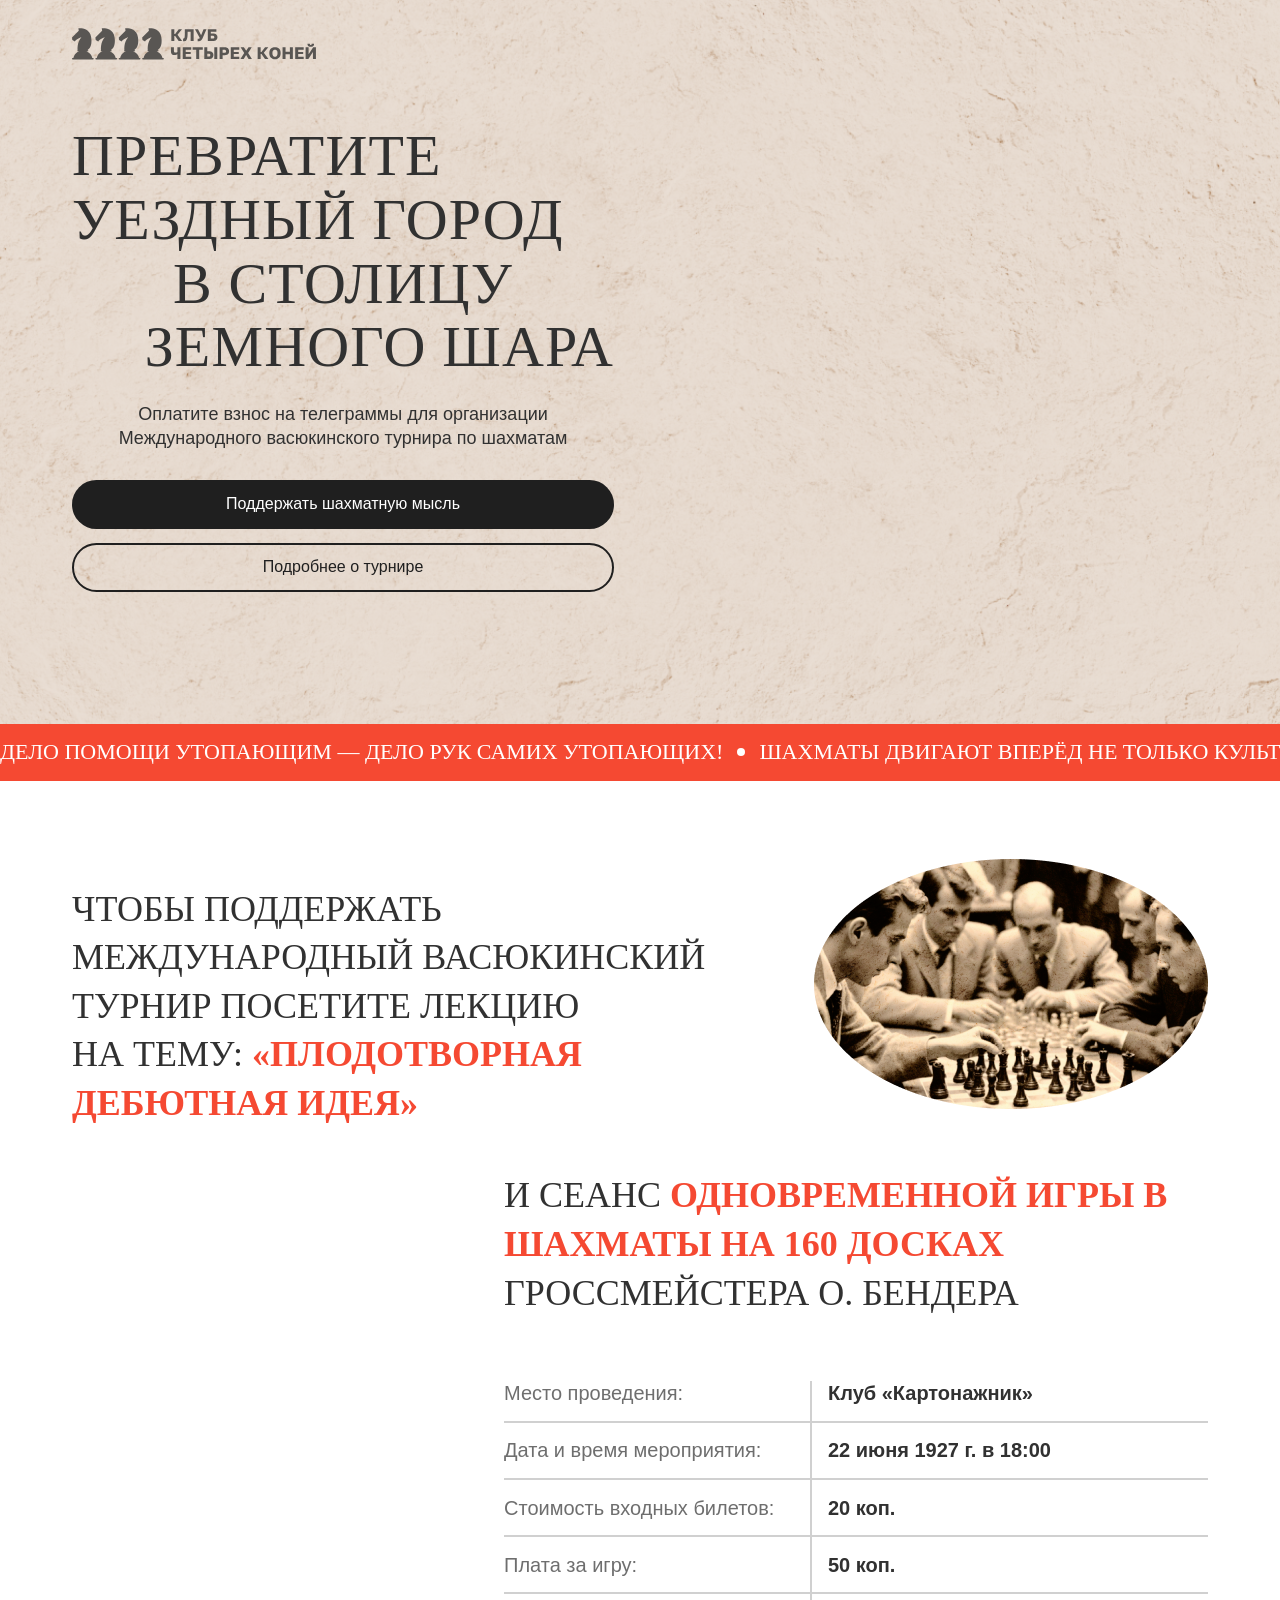
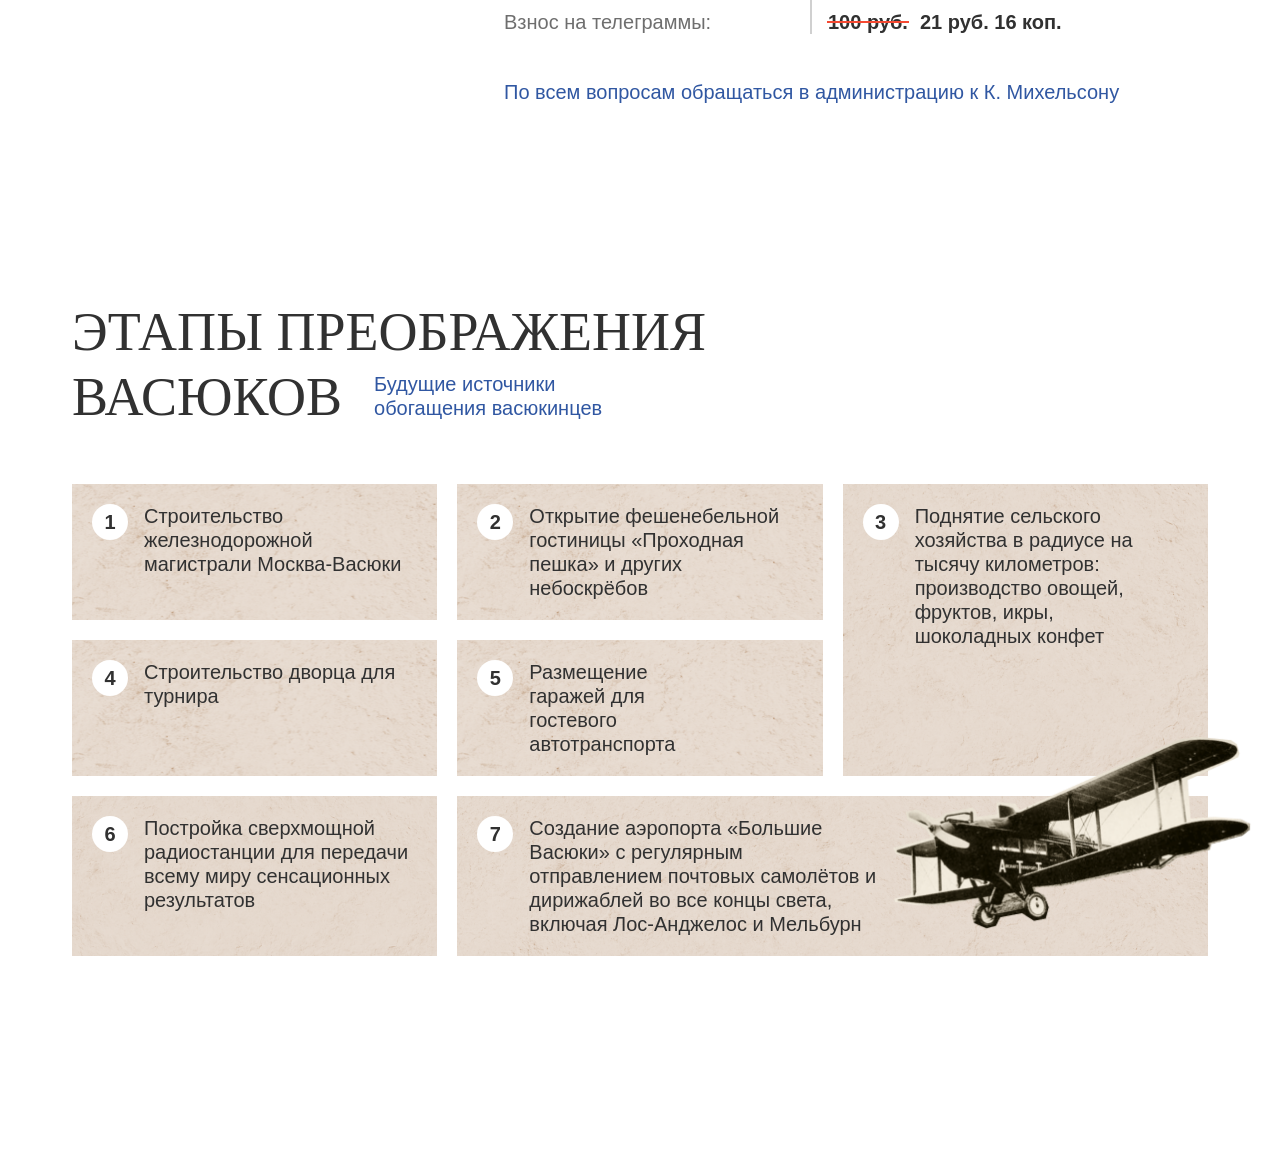
==== src/index.html @ aef38005 "Add stages section with responsive slider" ====
<!doctype html>
<html lang="ru">
  <head>
    <meta charset="UTF-8" />
    <meta
      name="viewport"
      content="width=device-width, initial-scale=1.0, viewport-fit=cover"
    />
    <title>Клуб четырех коней</title>
    <meta
      name="description"
      content="Поддержите организацию Международного васюкинского турнира по шахматам."
    />
    <link rel="stylesheet" href="./styles/main.css" />
  </head>
  <body class="page">
    <div class="page__scale-wrap">
      <div class="page__scale-body">
        <header class="hero" id="top">
          <div class="hero__container container">
            <a class="hero__brand" href="#top" aria-label="Клуб четырех коней">
              <img
                class="hero__brand-logo"
                src="./assets/icons/logo.svg"
                alt="Клуб четырех коней"
                width="246"
                height="36"
                fetchpriority="high"
              />
            </a>

            <div class="hero__content">
              <h1 class="hero__title">
                <span class="hero__title-line hero__title-line_left">Превратите</span>
                <span class="hero__title-line hero__title-line_left">Уездный город</span>
                <span class="hero__title-line hero__title-line_center">в столицу</span>
                <span class="hero__title-line hero__title-line_right">земного шара</span>
              </h1>

              <p class="hero__description">
                Оплатите взнос на телеграммы для&nbsp;организации Международного
                васюкинского турнира по шахматам
              </p>

              <nav class="hero__actions" aria-label="Основные действия">
                <a class="button button--theme-dark button--size-hero" href="#support">
                  Поддержать шахматную мысль
                </a>
                <a
                  class="button button--theme-light button--size-hero"
                  href="#about"
                >
                  Подробнее о турнире
                </a>
              </nav>
            </div>
          </div>
        </header>

        <section
          class="running-line"
          aria-label="Информационная строка"
        >
          <div class="running-line__viewport">
            <div class="running-line__track">
              <p class="running-line__content">
                <span class="running-line__text">
                  Дело помощи утопающим — дело рук самих утопающих!
                </span>
                <span class="running-line__separator" aria-hidden="true"></span>
                <span class="running-line__text">
                  Шахматы двигают вперёд не только культуру, но и экономику!
                </span>
                <span class="running-line__separator" aria-hidden="true"></span>
                <span class="running-line__text">
                  Лёд тронулся, господа присяжные заседатели!
                </span>
                <span class="running-line__separator" aria-hidden="true"></span>
              </p>

              <p class="running-line__content" aria-hidden="true">
                <span class="running-line__text">
                  Дело помощи утопающим — дело рук самих утопающих!
                </span>
                <span class="running-line__separator" aria-hidden="true"></span>
                <span class="running-line__text">
                  Шахматы двигают вперёд не только культуру, но и экономику!
                </span>
                <span class="running-line__separator" aria-hidden="true"></span>
                <span class="running-line__text">
                  Лёд тронулся, господа присяжные заседатели!
                </span>
                <span class="running-line__separator" aria-hidden="true"></span>
              </p>
            </div>
          </div>
        </section>

        <main>
          <section
            class="support"
            id="support"
            aria-labelledby="support-title"
          >
            <div class="support__container container">
              <h2 class="support__title" id="support-title">
                Чтобы поддержать Международный васюкинский турнир
                <picture class="support__media">
                  <img
                    class="support__image"
                    src="./assets/images/content/man-at-table.png"
                    srcset="
                      ./assets/images/content/man-at-table.png 1x,
                      ./assets/images/content/man-at-table-2x.png 2x
                    "
                    alt="Участники шахматной встречи за круглым столом"
                    width="394"
                    height="250"
                    loading="lazy"
                  />
                </picture>
                посетите&nbsp;лекцию на&nbsp;тему:
                <span class="support__title-accent">«Плодотворная дебютная идея»</span>
              </h2>
            </div>
          </section>

          <section class="event" id="about" aria-labelledby="event-title">
            <div class="event__container container">
              <div class="event__layout">
                <div class="event__media">
                  <picture>
                    <source
                      media="(max-width: 74.99875rem)"
                      srcset="
                        ./assets/images/content/bender-mob.png 1x,
                        ./assets/images/content/bender-mob-2x.png 2x
                      "
                    />
                    <img
                      class="event__image"
                      src="./assets/images/content/bender.png"
                      srcset="
                        ./assets/images/content/bender.png 1x,
                        ./assets/images/content/bender-2x.png 2x
                      "
                      alt="Бендер за шахматами"
                      width="529"
                      height="568"
                      loading="lazy"
                    />
                  </picture>
                </div>

                <div class="event__content">
                  <h2 class="event__title" id="event-title">
                    И сеанс <span class="event__title-accent">одновременной игры в шахматы на 160 досках</span>
                    гроссмейстера О.&nbsp;Бендера
                  </h2>

                  <dl class="event-details">
                    <div class="event-details__row">
                      <dt class="event-details__label">Место проведения:</dt>
                      <dd class="event-details__value">Клуб «Картонажник»</dd>
                    </div>

                    <div class="event-details__row">
                      <dt class="event-details__label">Дата и время мероприятия:</dt>
                      <dd class="event-details__value">22 июня 1927 г. в 18:00</dd>
                    </div>

                    <div class="event-details__row">
                      <dt class="event-details__label">Стоимость входных билетов:</dt>
                      <dd class="event-details__value">20 коп.</dd>
                    </div>

                    <div class="event-details__row">
                      <dt class="event-details__label">Плата за игру:</dt>
                      <dd class="event-details__value">50 коп.</dd>
                    </div>

                    <div class="event-details__row">
                      <dt class="event-details__label">Взнос на телеграммы:</dt>
                      <dd class="event-details__value event-details__value--inline">
                        <span class="event-details__old-price">100 руб.</span>
                        <span class="event-details__new-price">21 руб. 16 коп.</span>
                      </dd>
                    </div>
                  </dl>

                  <p class="event__note">
                    По всем вопросам обращаться в администрацию к К. Михельсону
                  </p>
                </div>
              </div>
            </div>
          </section>

          <section class="stages" aria-labelledby="stages-title">
            <div class="stages__container container">
              <div class="stages__header">
                <h2 class="stages__title" id="stages-title">
                  Этапы преображения Васюков
                  <span class="stages__title-note">
                    Будущие источники обогащения васюкинцев
                  </span>
                </h2>
              </div>

              <div class="stages__slider" data-stages-slider>
                <div class="stages__viewport">
                  <div class="stages__track" data-stages-track>
                    <div class="stages__slide stages__slide--top stages__slide--split">
                      <div class="stages__item stages__item--1">
                        <span class="stages__number">1</span>
                        <p class="stages__text">
                          Строительство железнодорожной магистрали Москва-Васюки
                        </p>
                      </div>

                      <div class="stages__item stages__item--2">
                        <span class="stages__number">2</span>
                        <p class="stages__text">
                          Открытие фешенебельной гостиницы «Проходная пешка» и
                          других небоскрёбов
                        </p>
                      </div>
                    </div>

                    <div class="stages__slide stages__slide--tall">
                      <div class="stages__item stages__item--3">
                        <span class="stages__number">3</span>
                        <p class="stages__text">
                          Поднятие сельского хозяйства в радиусе на тысячу
                          километров: производство овощей, фруктов, икры,
                          шоколадных конфет
                        </p>
                      </div>
                    </div>

                    <div class="stages__slide stages__slide--middle stages__slide--split">
                      <div class="stages__item stages__item--4">
                        <span class="stages__number">4</span>
                        <p class="stages__text">
                          Строительство дворца для турнира
                        </p>
                      </div>

                      <div class="stages__item stages__item--5">
                        <span class="stages__number">5</span>
                        <p class="stages__text">
                          Размещение гаражей для гостевого автотранспорта
                        </p>
                      </div>
                    </div>

                    <div class="stages__slide stages__slide--bottom-left">
                      <div class="stages__item stages__item--6">
                        <span class="stages__number">6</span>
                        <p class="stages__text">
                          Постройка сверхмощной радиостанции для передачи всему
                          миру сенсационных результатов
                        </p>
                      </div>
                    </div>

                    <div class="stages__slide stages__slide--bottom-wide">
                      <div class="stages__item stages__item--7">
                        <span class="stages__number">7</span>
                        <p class="stages__text">
                          Создание аэропорта «Большие Васюки» с регулярным
                          отправлением почтовых самолётов и дирижаблей во все
                          концы света, включая Лос-Анджелос и Мельбурн
                        </p>
                      </div>
                    </div>
                  </div>
                </div>

                <div
                  class="slider-controls stages__controls"
                  aria-label="Навигация по этапам"
                >
                  <button
                    class="slider-controls__button"
                    type="button"
                    data-stages-prev
                    aria-label="Предыдущие этапы"
                  >
                    <span class="slider-controls__icon" aria-hidden="true"></span>
                  </button>

                  <div class="slider-controls__dots" data-stages-dots></div>

                  <button
                    class="slider-controls__button slider-controls__button--next"
                    type="button"
                    data-stages-next
                    aria-label="Следующие этапы"
                  >
                    <span class="slider-controls__icon" aria-hidden="true"></span>
                  </button>
                </div>
              </div>
            </div>
          </section>
        </main>
      </div>
    </div>
    <script type="module" src="./scripts/main.js"></script>
  </body>
</html>
---- src/styles/main.css ----
@import url("./base/reset.css");
@import url("./base/variables.css");
@import url("./base/fonts.css");
@import url("./base/global.css");
@import url("./base/typography.css");

@import url("./utils/container.css");
@import url("./utils/visually-hidden.css");

@import url("./blocks/page.css");
@import url("./blocks/button.css");
@import url("./blocks/hero.css");
@import url("./blocks/running-line.css");
@import url("./blocks/support.css");
@import url("./blocks/event.css");
@import url("./blocks/slider-controls.css");
@import url("./blocks/stages.css");
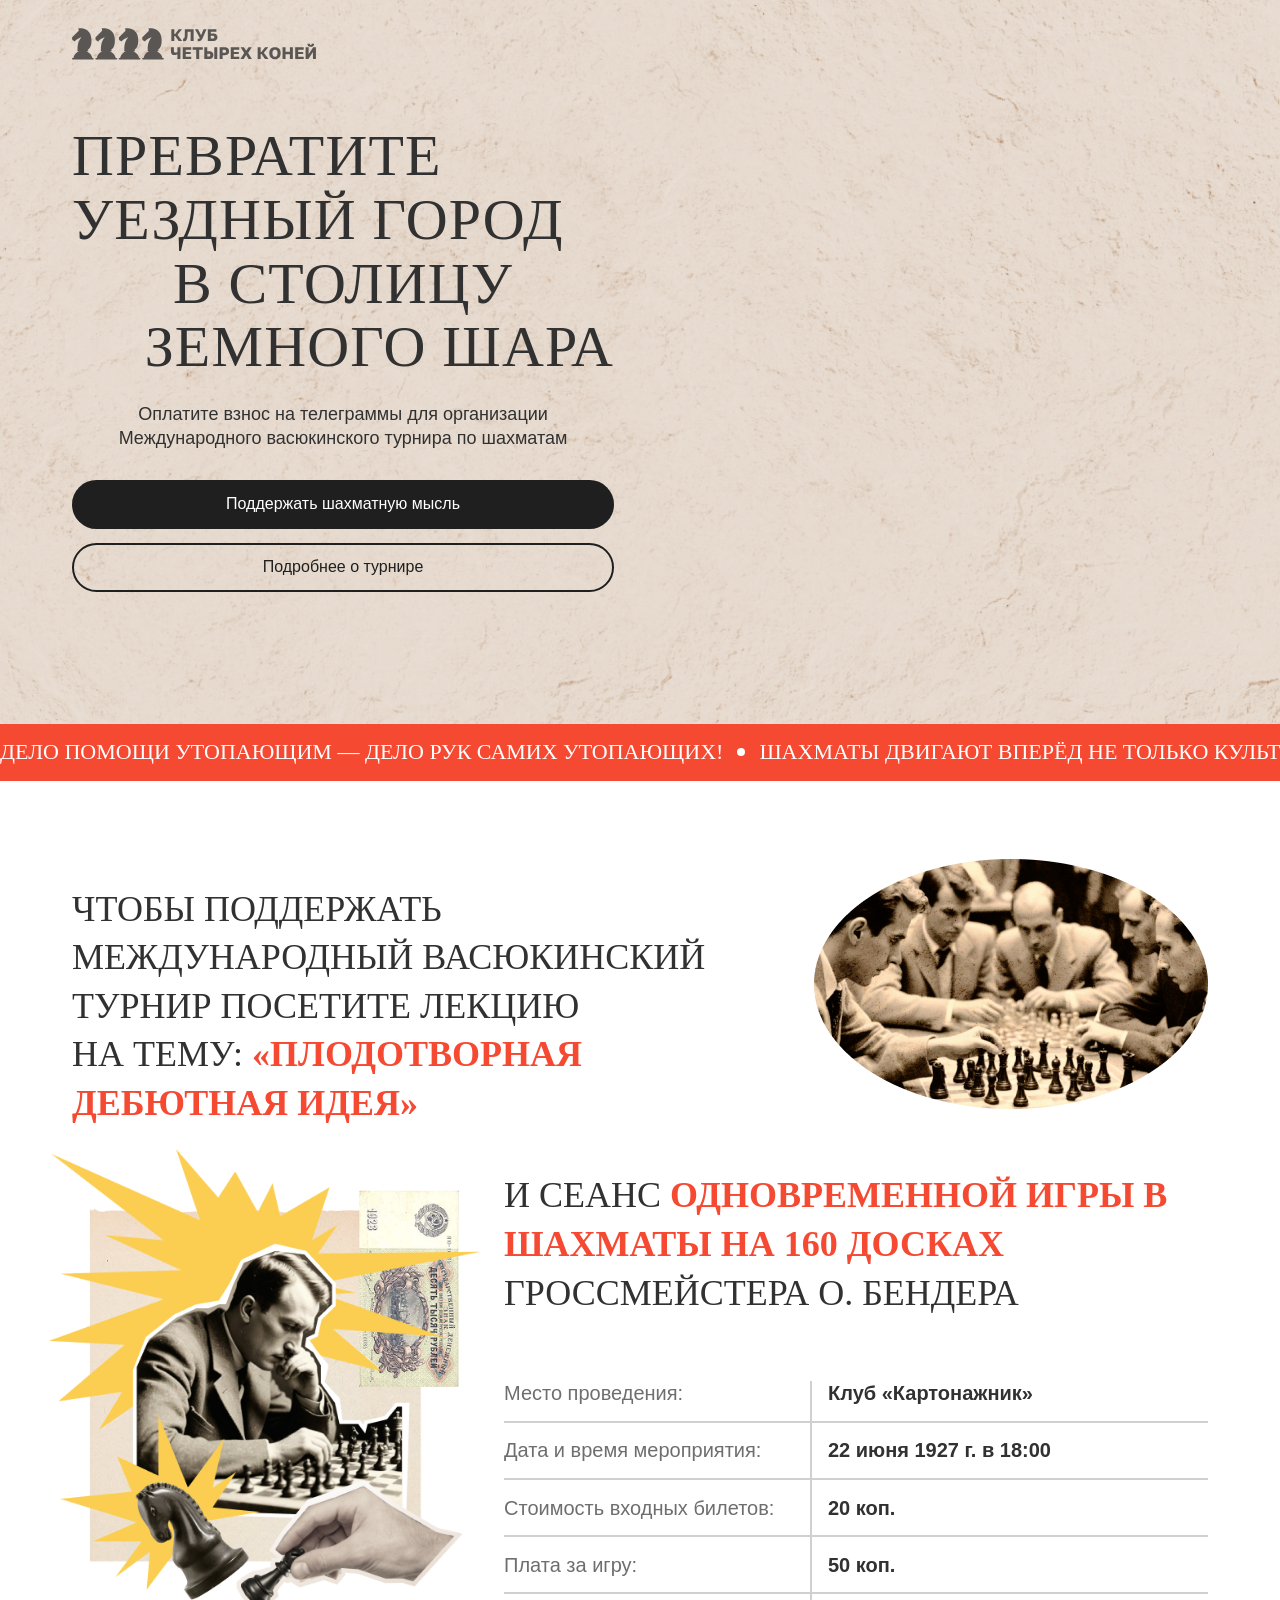
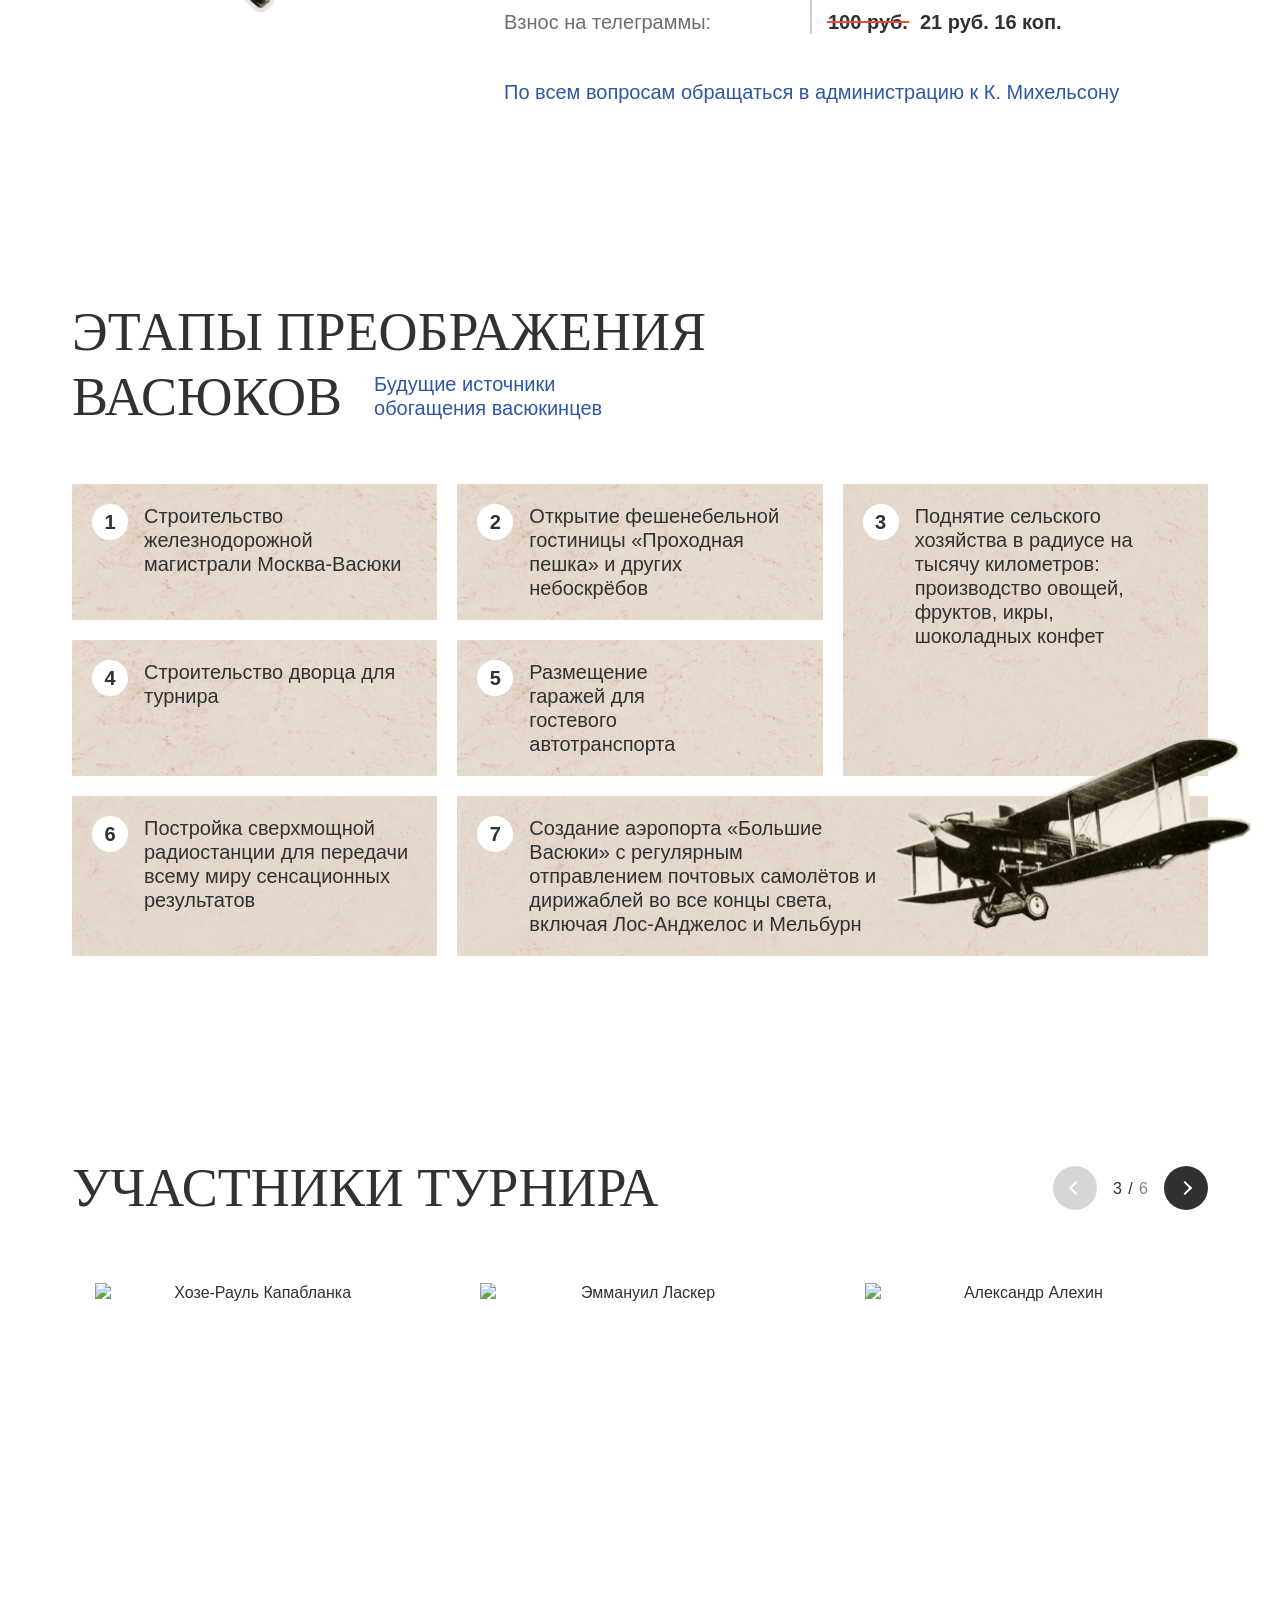
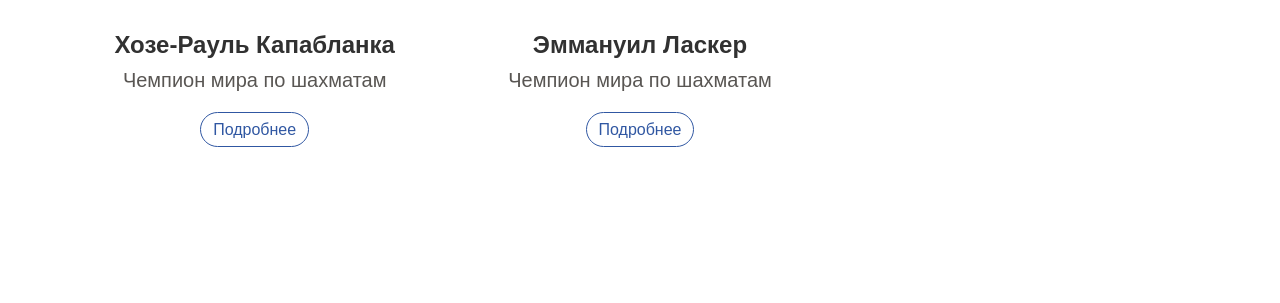
==== commit f97f2c5c: "Add participants slider section" ====
--- a/src/index.html
+++ b/src/index.html
@@ -304,6 +304,135 @@
               </div>
             </div>
           </section>
+
+          <section class="participants" aria-labelledby="participants-title">
+            <div class="participants__container container">
+              <div class="participants__top">
+                <h2 class="participants__title" id="participants-title">
+                  Участники турнира
+                </h2>
+              </div>
+
+              <div class="participants__slider" data-participants-slider>
+                <div class="participants__viewport">
+                  <div class="participants__track" data-participants-track>
+                    <article class="participant-card">
+                      <img
+                        class="participant-card__image"
+                        src="./assets/images/content/man.svg"
+                        alt="Хозе-Рауль Капабланка"
+                        width="320"
+                        height="320"
+                        loading="lazy"
+                      />
+                      <h3 class="participant-card__name">Хозе-Рауль Капабланка</h3>
+                      <p class="participant-card__role">Чемпион мира по шахматам</p>
+                      <a class="participant-card__link" href="#top">Подробнее</a>
+                    </article>
+
+                    <article class="participant-card">
+                      <img
+                        class="participant-card__image"
+                        src="./assets/images/content/man.svg"
+                        alt="Эммануил Ласкер"
+                        width="320"
+                        height="320"
+                        loading="lazy"
+                      />
+                      <h3 class="participant-card__name">Эммануил Ласкер</h3>
+                      <p class="participant-card__role">Чемпион мира по шахматам</p>
+                      <a class="participant-card__link" href="#top">Подробнее</a>
+                    </article>
+
+                    <article class="participant-card">
+                      <img
+                        class="participant-card__image"
+                        src="./assets/images/content/man.svg"
+                        alt="Александр Алехин"
+                        width="320"
+                        height="320"
+                        loading="lazy"
+                      />
+                      <h3 class="participant-card__name">Александр Алехин</h3>
+                      <p class="participant-card__role">Чемпион мира по шахматам</p>
+                      <a class="participant-card__link" href="#top">Подробнее</a>
+                    </article>
+
+                    <article class="participant-card">
+                      <img
+                        class="participant-card__image"
+                        src="./assets/images/content/man.svg"
+                        alt="Арон Нимцович"
+                        width="320"
+                        height="320"
+                        loading="lazy"
+                      />
+                      <h3 class="participant-card__name">Арон Нимцович</h3>
+                      <p class="participant-card__role">Чемпион мира по шахматам</p>
+                      <a class="participant-card__link" href="#top">Подробнее</a>
+                    </article>
+
+                    <article class="participant-card">
+                      <img
+                        class="participant-card__image"
+                        src="./assets/images/content/man.svg"
+                        alt="Рихард Рети"
+                        width="320"
+                        height="320"
+                        loading="lazy"
+                      />
+                      <h3 class="participant-card__name">Рихард Рети</h3>
+                      <p class="participant-card__role">Чемпион мира по шахматам</p>
+                      <a class="participant-card__link" href="#top">Подробнее</a>
+                    </article>
+
+                    <article class="participant-card">
+                      <img
+                        class="participant-card__image"
+                        src="./assets/images/content/man.svg"
+                        alt="Остап Бендер"
+                        width="320"
+                        height="320"
+                        loading="lazy"
+                      />
+                      <h3 class="participant-card__name">Остап Бендер</h3>
+                      <p class="participant-card__role">Гроссмейстер</p>
+                      <a class="participant-card__link" href="#top">Подробнее</a>
+                    </article>
+                  </div>
+                </div>
+              </div>
+
+              <div
+                class="slider-controls participants__controls"
+                aria-label="Навигация по участникам"
+              >
+                <button
+                  class="slider-controls__button"
+                  type="button"
+                  data-participants-prev
+                  aria-label="Предыдущие участники"
+                >
+                  <span class="slider-controls__icon" aria-hidden="true"></span>
+                </button>
+
+                <p class="participants__status" aria-live="polite">
+                  <span data-participants-current>3</span>
+                  <span class="participants__status-separator">/</span>
+                  <span class="participants__status-total" data-participants-total>6</span>
+                </p>
+
+                <button
+                  class="slider-controls__button slider-controls__button--next"
+                  type="button"
+                  data-participants-next
+                  aria-label="Следующие участники"
+                >
+                  <span class="slider-controls__icon" aria-hidden="true"></span>
+                </button>
+              </div>
+            </div>
+          </section>
         </main>
       </div>
     </div>
--- a/src/styles/main.css
+++ b/src/styles/main.css
@@ -15,3 +15,4 @@
 @import url("./blocks/event.css");
 @import url("./blocks/slider-controls.css");
 @import url("./blocks/stages.css");
+@import url("./blocks/participants.css");
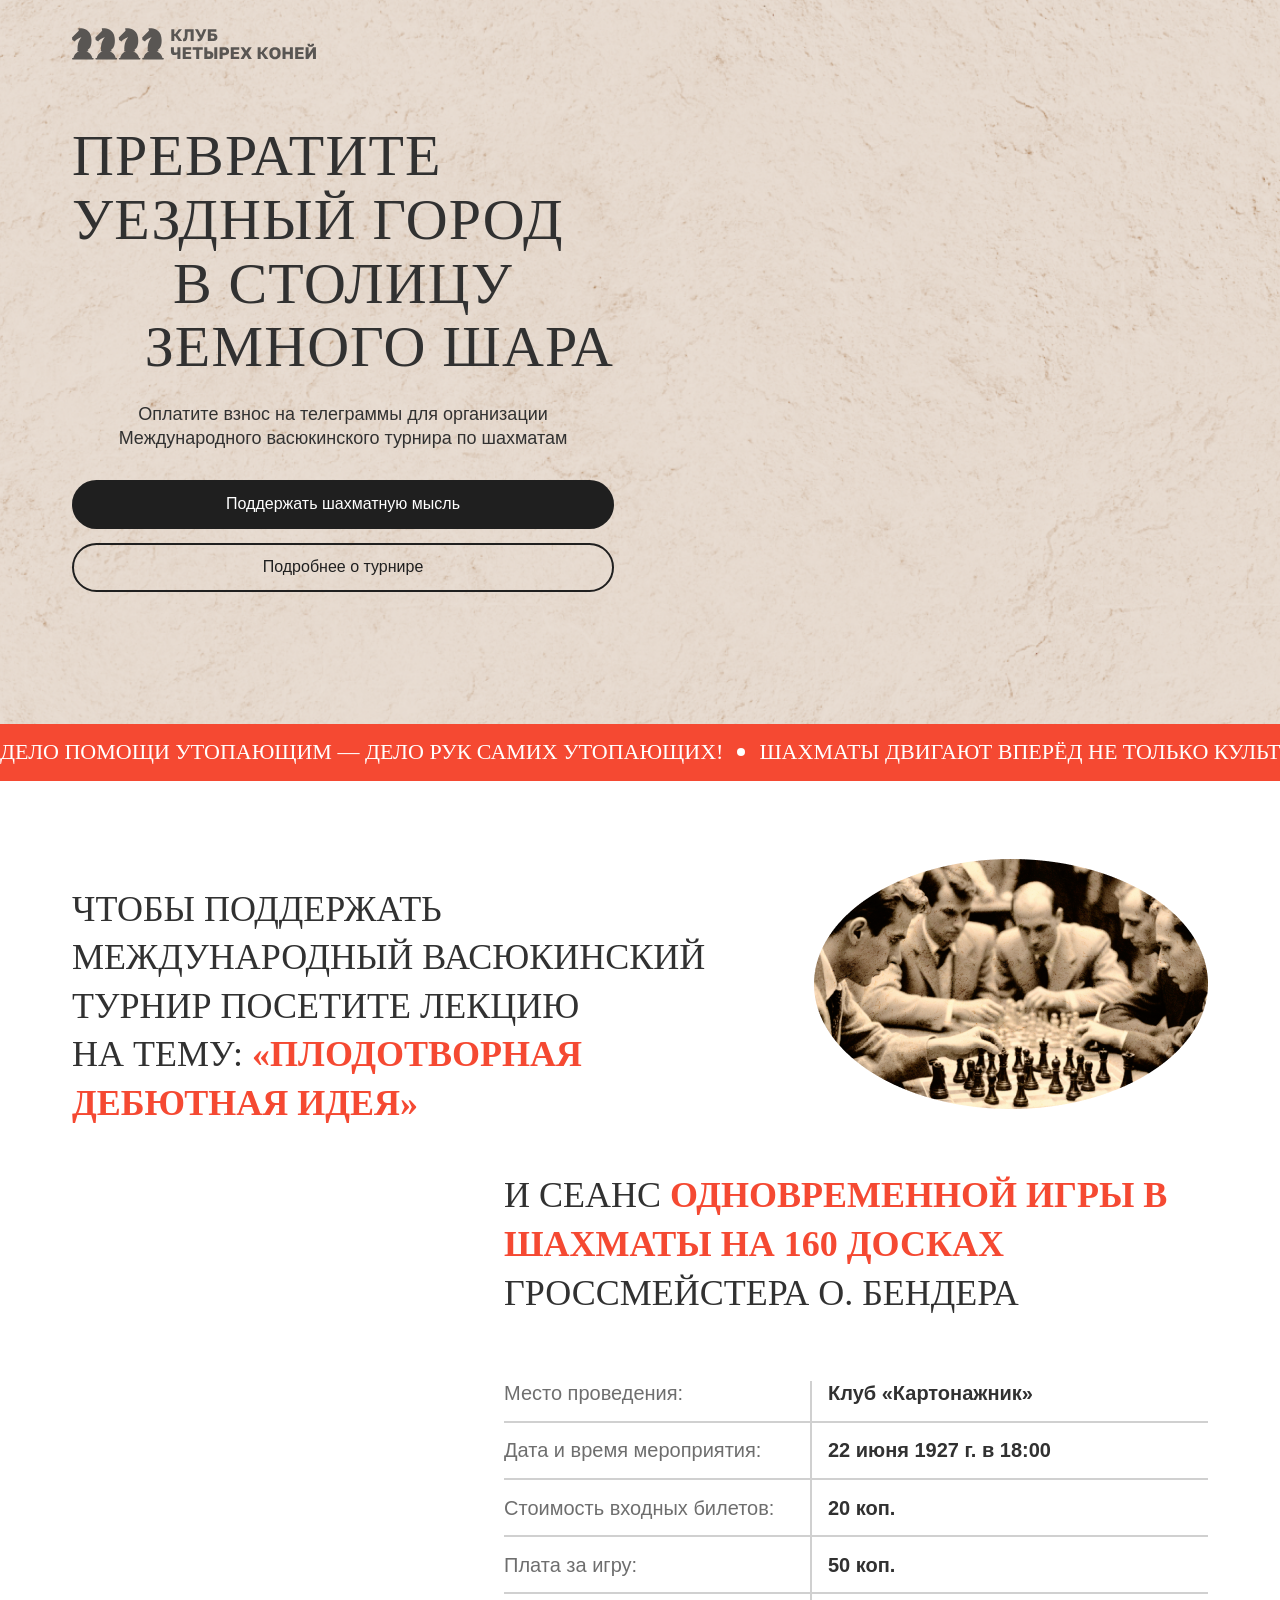
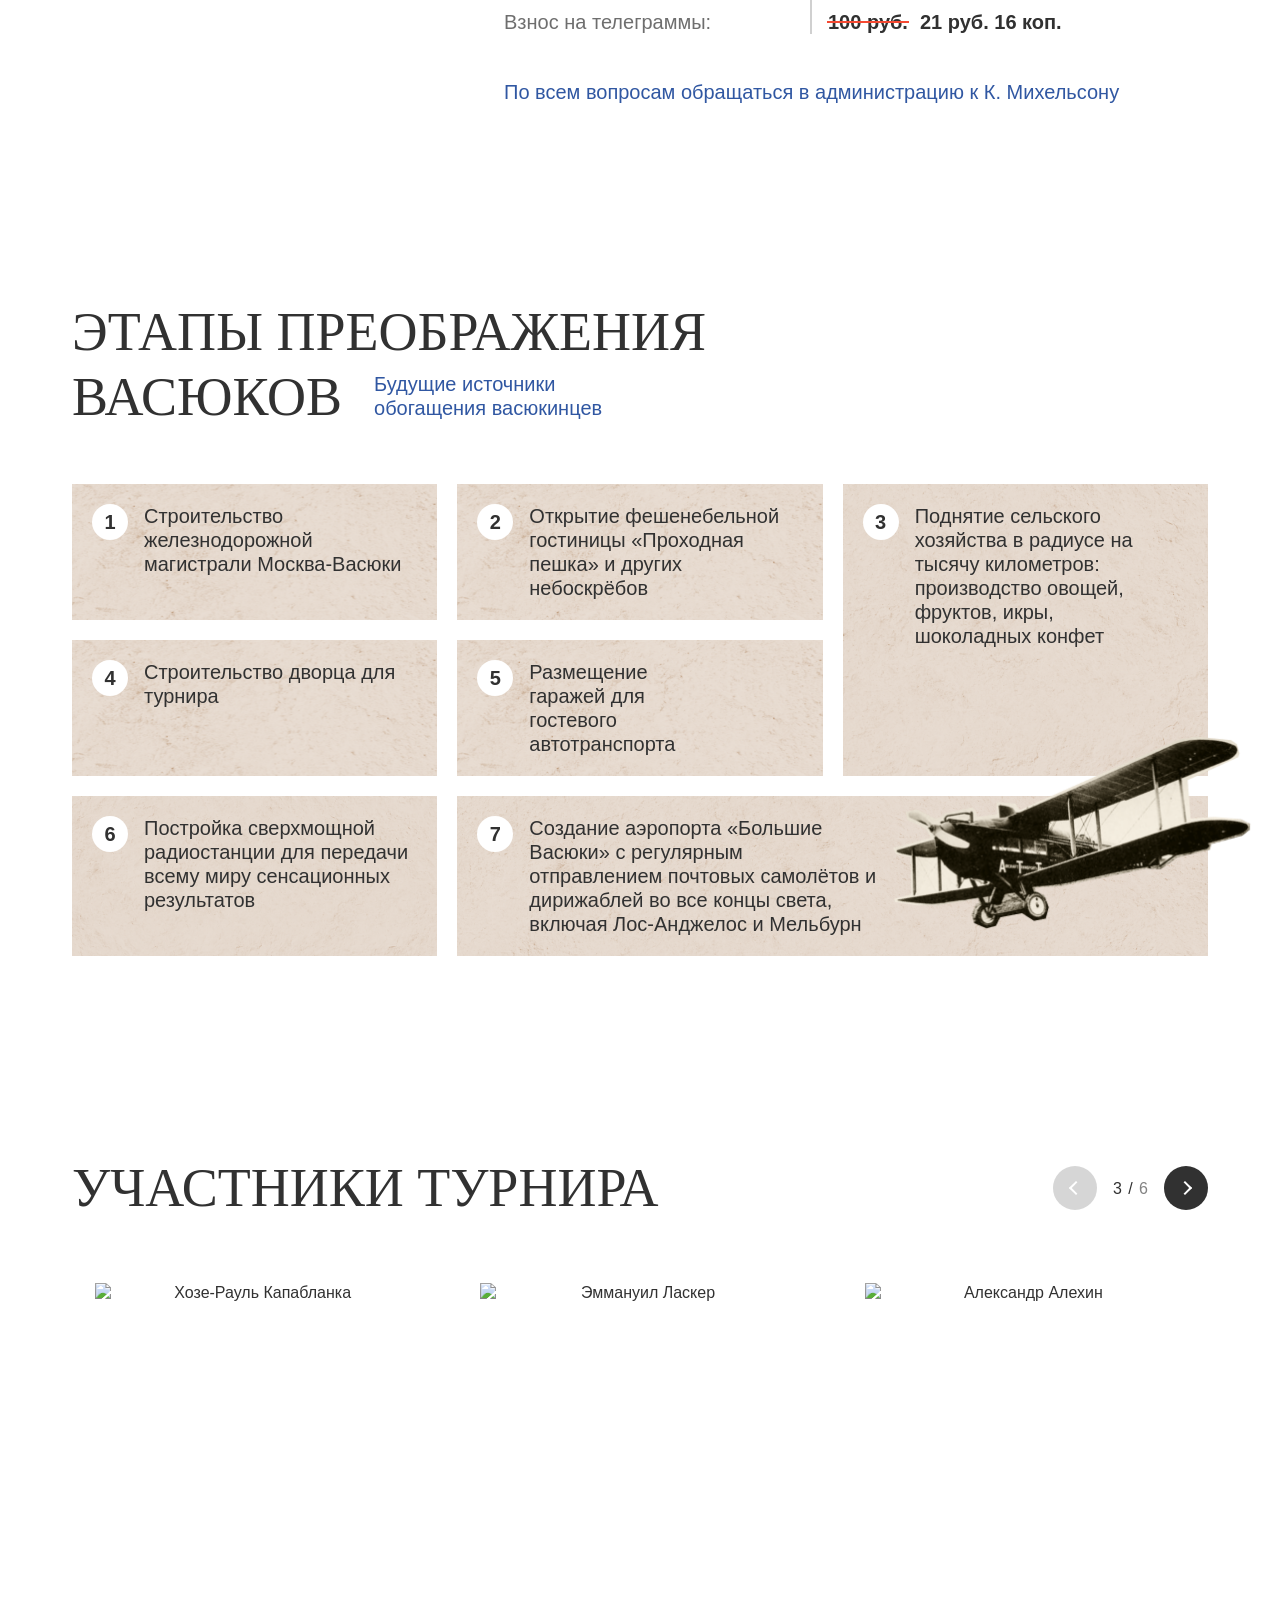
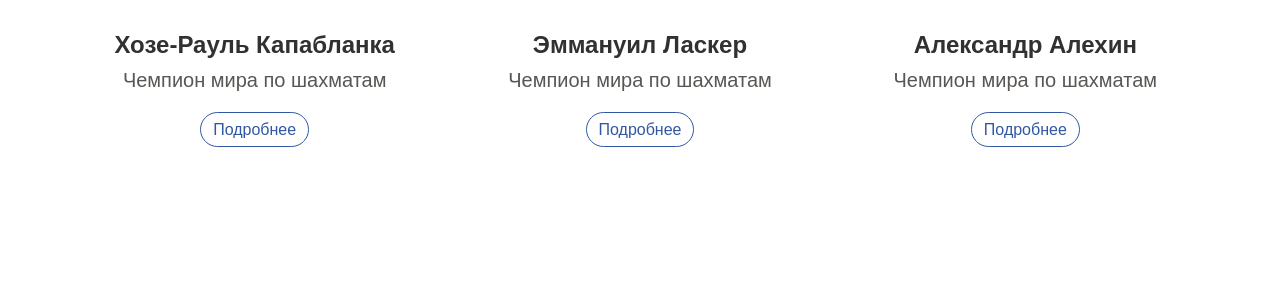
==== commit b1bec752: "Move running line into header" ====
--- a/src/index.html
+++ b/src/index.html
@@ -55,12 +55,11 @@
               </nav>
             </div>
           </div>
-        </header>
-
-        <section
-          class="running-line"
-          aria-label="Информационная строка"
-        >
+
+          <div
+            class="running-line"
+            aria-label="Информационная строка"
+          >
           <div class="running-line__viewport">
             <div class="running-line__track">
               <p class="running-line__content">
@@ -94,7 +93,8 @@
               </p>
             </div>
           </div>
-        </section>
+          </div>
+        </header>
 
         <main>
           <section
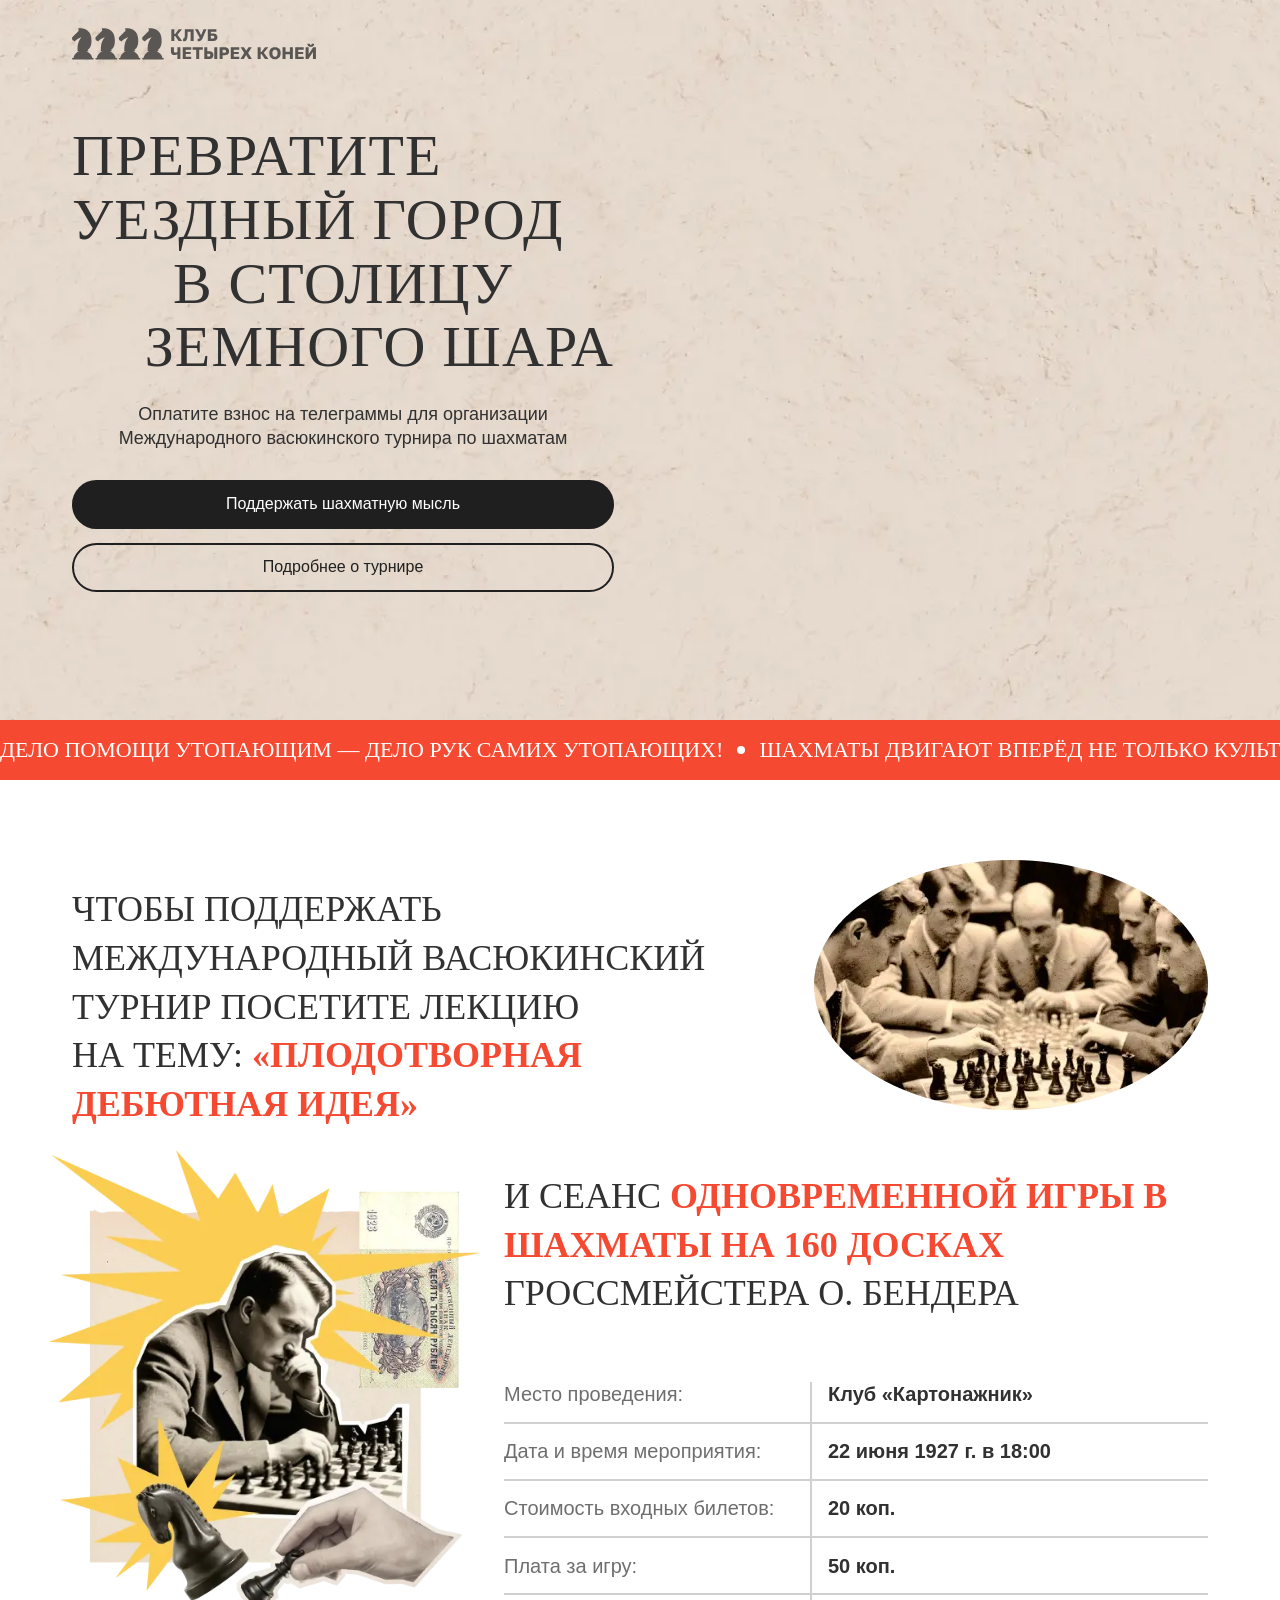
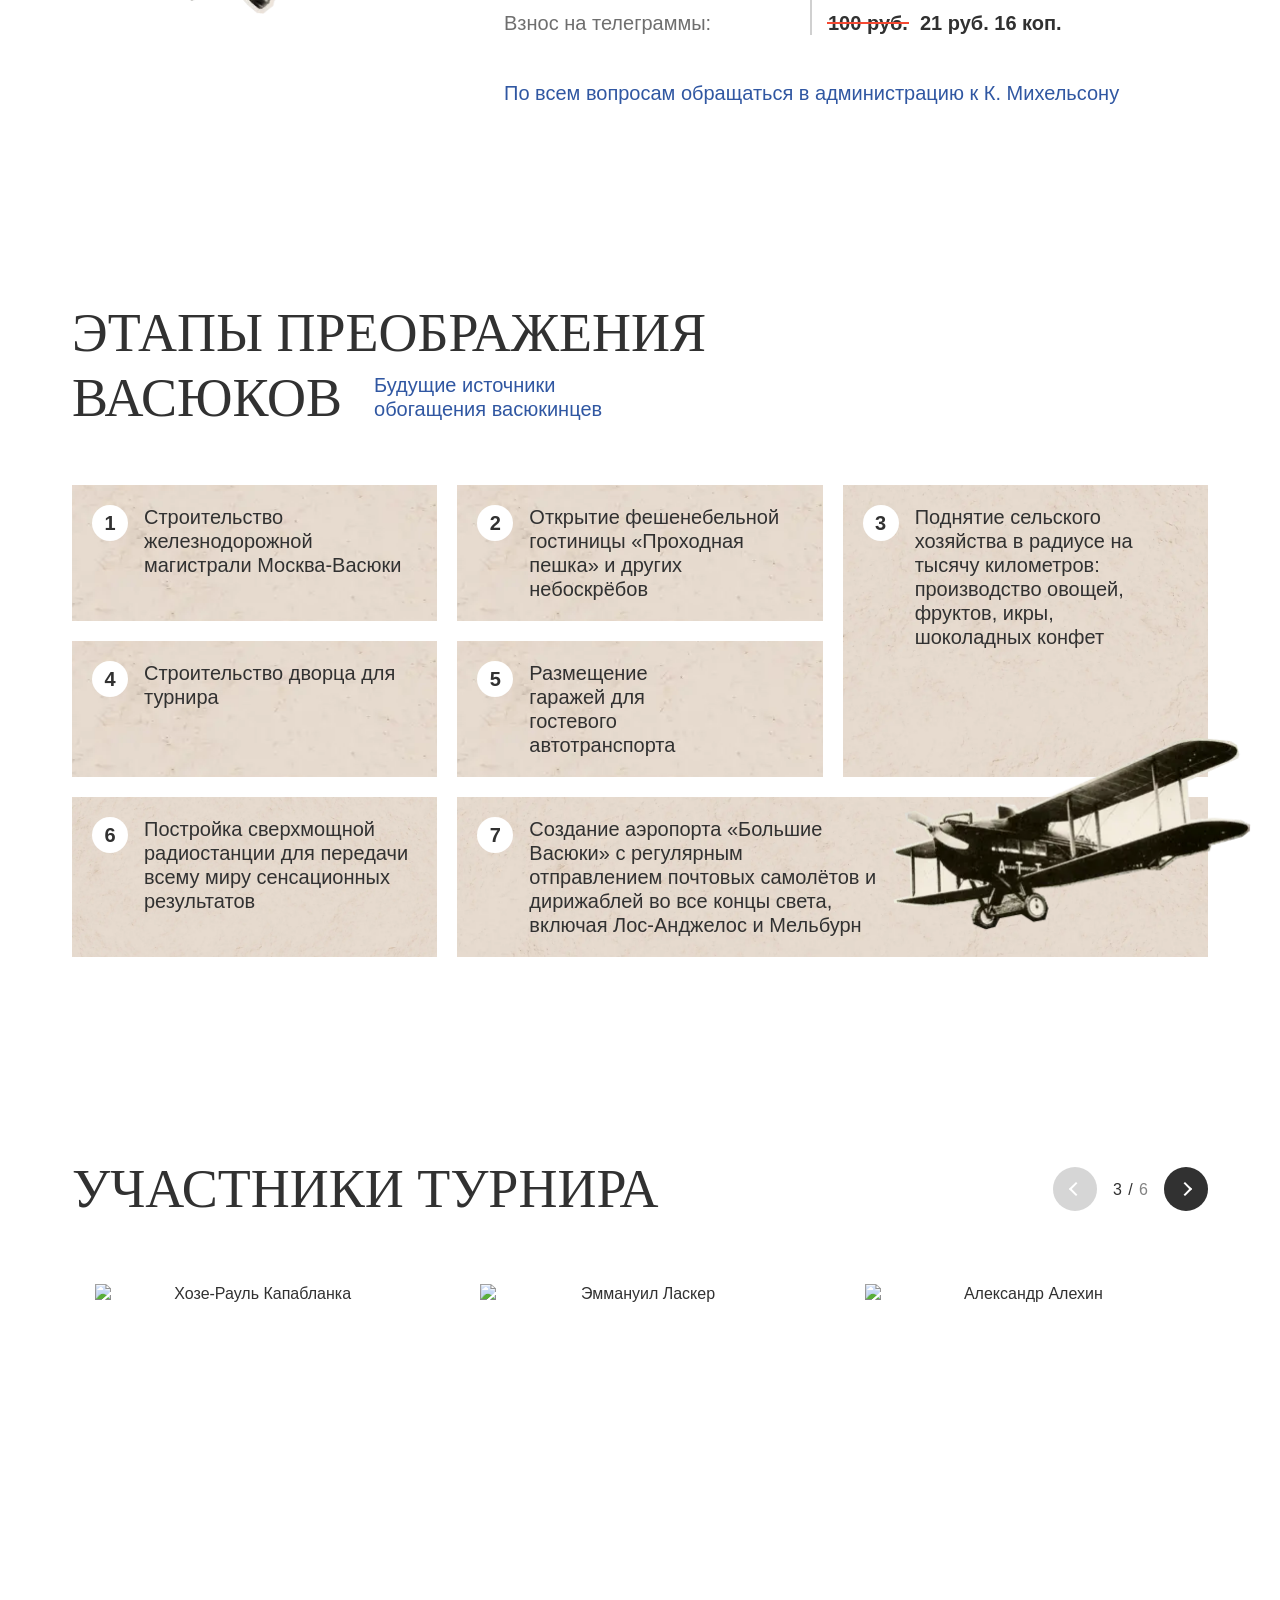
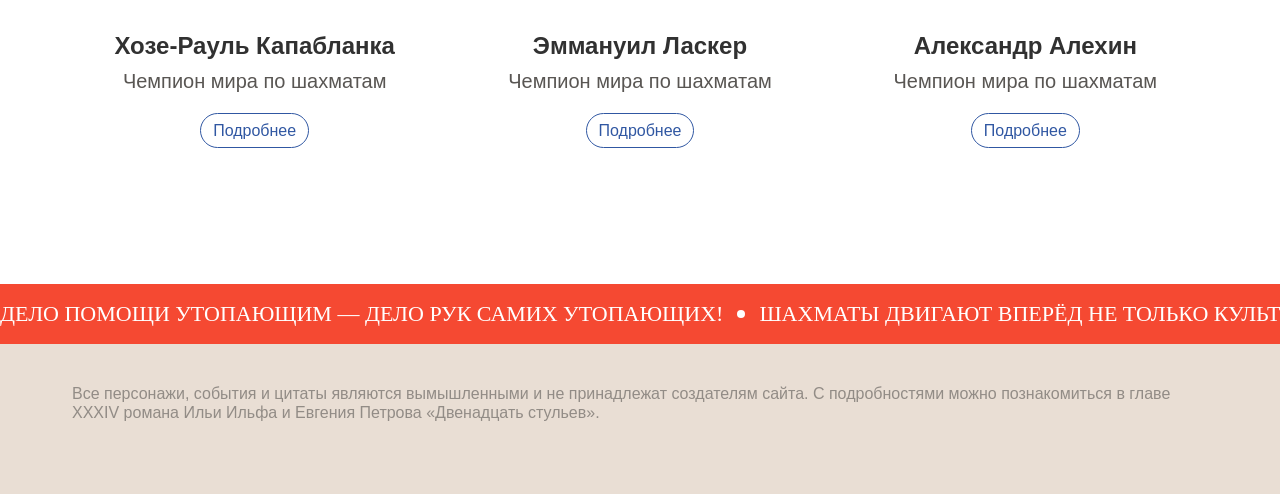
==== commit 15a60f75: "Add footer and switch images to webp" ====
--- a/src/index.html
+++ b/src/index.html
@@ -57,42 +57,42 @@
           </div>
 
           <div
-            class="running-line"
+            class="running-line running-line--hero"
             aria-label="Информационная строка"
           >
-          <div class="running-line__viewport">
-            <div class="running-line__track">
-              <p class="running-line__content">
-                <span class="running-line__text">
-                  Дело помощи утопающим — дело рук самих утопающих!
-                </span>
-                <span class="running-line__separator" aria-hidden="true"></span>
-                <span class="running-line__text">
-                  Шахматы двигают вперёд не только культуру, но и экономику!
-                </span>
-                <span class="running-line__separator" aria-hidden="true"></span>
-                <span class="running-line__text">
-                  Лёд тронулся, господа присяжные заседатели!
-                </span>
-                <span class="running-line__separator" aria-hidden="true"></span>
-              </p>
-
-              <p class="running-line__content" aria-hidden="true">
-                <span class="running-line__text">
-                  Дело помощи утопающим — дело рук самих утопающих!
-                </span>
-                <span class="running-line__separator" aria-hidden="true"></span>
-                <span class="running-line__text">
-                  Шахматы двигают вперёд не только культуру, но и экономику!
-                </span>
-                <span class="running-line__separator" aria-hidden="true"></span>
-                <span class="running-line__text">
-                  Лёд тронулся, господа присяжные заседатели!
-                </span>
-                <span class="running-line__separator" aria-hidden="true"></span>
-              </p>
-            </div>
-          </div>
+            <div class="running-line__viewport">
+              <div class="running-line__track">
+                <p class="running-line__content">
+                  <span class="running-line__text">
+                    Дело помощи утопающим — дело рук самих утопающих!
+                  </span>
+                  <span class="running-line__separator" aria-hidden="true"></span>
+                  <span class="running-line__text">
+                    Шахматы двигают вперёд не только культуру, но и экономику!
+                  </span>
+                  <span class="running-line__separator" aria-hidden="true"></span>
+                  <span class="running-line__text">
+                    Лёд тронулся, господа присяжные заседатели!
+                  </span>
+                  <span class="running-line__separator" aria-hidden="true"></span>
+                </p>
+
+                <p class="running-line__content" aria-hidden="true">
+                  <span class="running-line__text">
+                    Дело помощи утопающим — дело рук самих утопающих!
+                  </span>
+                  <span class="running-line__separator" aria-hidden="true"></span>
+                  <span class="running-line__text">
+                    Шахматы двигают вперёд не только культуру, но и экономику!
+                  </span>
+                  <span class="running-line__separator" aria-hidden="true"></span>
+                  <span class="running-line__text">
+                    Лёд тронулся, господа присяжные заседатели!
+                  </span>
+                  <span class="running-line__separator" aria-hidden="true"></span>
+                </p>
+              </div>
+            </div>
           </div>
         </header>
 
@@ -108,10 +108,10 @@
                 <picture class="support__media">
                   <img
                     class="support__image"
-                    src="./assets/images/content/man-at-table.png"
+                    src="./assets/images/content/man-at-table.webp"
                     srcset="
-                      ./assets/images/content/man-at-table.png 1x,
-                      ./assets/images/content/man-at-table-2x.png 2x
+                      ./assets/images/content/man-at-table.webp 1x,
+                      ./assets/images/content/man-at-table-2x.webp 2x
                     "
                     alt="Участники шахматной встречи за круглым столом"
                     width="394"
@@ -133,16 +133,16 @@
                     <source
                       media="(max-width: 74.99875rem)"
                       srcset="
-                        ./assets/images/content/bender-mob.png 1x,
-                        ./assets/images/content/bender-mob-2x.png 2x
+                        ./assets/images/content/bender-mob.webp 1x,
+                        ./assets/images/content/bender-mob-2x.webp 2x
                       "
                     />
                     <img
                       class="event__image"
-                      src="./assets/images/content/bender.png"
+                      src="./assets/images/content/bender.webp"
                       srcset="
-                        ./assets/images/content/bender.png 1x,
-                        ./assets/images/content/bender-2x.png 2x
+                        ./assets/images/content/bender.webp 1x,
+                        ./assets/images/content/bender-2x.webp 2x
                       "
                       alt="Бендер за шахматами"
                       width="529"
@@ -434,6 +434,58 @@
             </div>
           </section>
         </main>
+
+        <footer class="footer">
+          <div
+            class="running-line running-line--footer"
+            aria-label="Информационная строка"
+          >
+            <div class="running-line__viewport">
+              <div class="running-line__track">
+                <p class="running-line__content">
+                  <span class="running-line__text">
+                    Дело помощи утопающим — дело рук самих утопающих!
+                  </span>
+                  <span class="running-line__separator" aria-hidden="true"></span>
+                  <span class="running-line__text">
+                    Шахматы двигают вперёд не только культуру, но и экономику!
+                  </span>
+                  <span class="running-line__separator" aria-hidden="true"></span>
+                  <span class="running-line__text">
+                    Лёд тронулся, господа присяжные заседатели!
+                  </span>
+                  <span class="running-line__separator" aria-hidden="true"></span>
+                </p>
+
+                <p class="running-line__content" aria-hidden="true">
+                  <span class="running-line__text">
+                    Дело помощи утопающим — дело рук самих утопающих!
+                  </span>
+                  <span class="running-line__separator" aria-hidden="true"></span>
+                  <span class="running-line__text">
+                    Шахматы двигают вперёд не только культуру, но и экономику!
+                  </span>
+                  <span class="running-line__separator" aria-hidden="true"></span>
+                  <span class="running-line__text">
+                    Лёд тронулся, господа присяжные заседатели!
+                  </span>
+                  <span class="running-line__separator" aria-hidden="true"></span>
+                </p>
+              </div>
+            </div>
+          </div>
+
+          <div class="footer__body">
+            <div class="footer__container container">
+              <p class="footer__note">
+                Все персонажи, события и цитаты являются вымышленными и не
+                принадлежат создателям сайта. С подробностями можно
+                познакомиться в главе XXXIV романа Ильи Ильфа и Евгения Петрова
+                «Двенадцать стульев».
+              </p>
+            </div>
+          </div>
+        </footer>
       </div>
     </div>
     <script type="module" src="./scripts/main.js"></script>
--- a/src/styles/main.css
+++ b/src/styles/main.css
@@ -16,3 +16,4 @@
 @import url("./blocks/slider-controls.css");
 @import url("./blocks/stages.css");
 @import url("./blocks/participants.css");
+@import url("./blocks/footer.css");
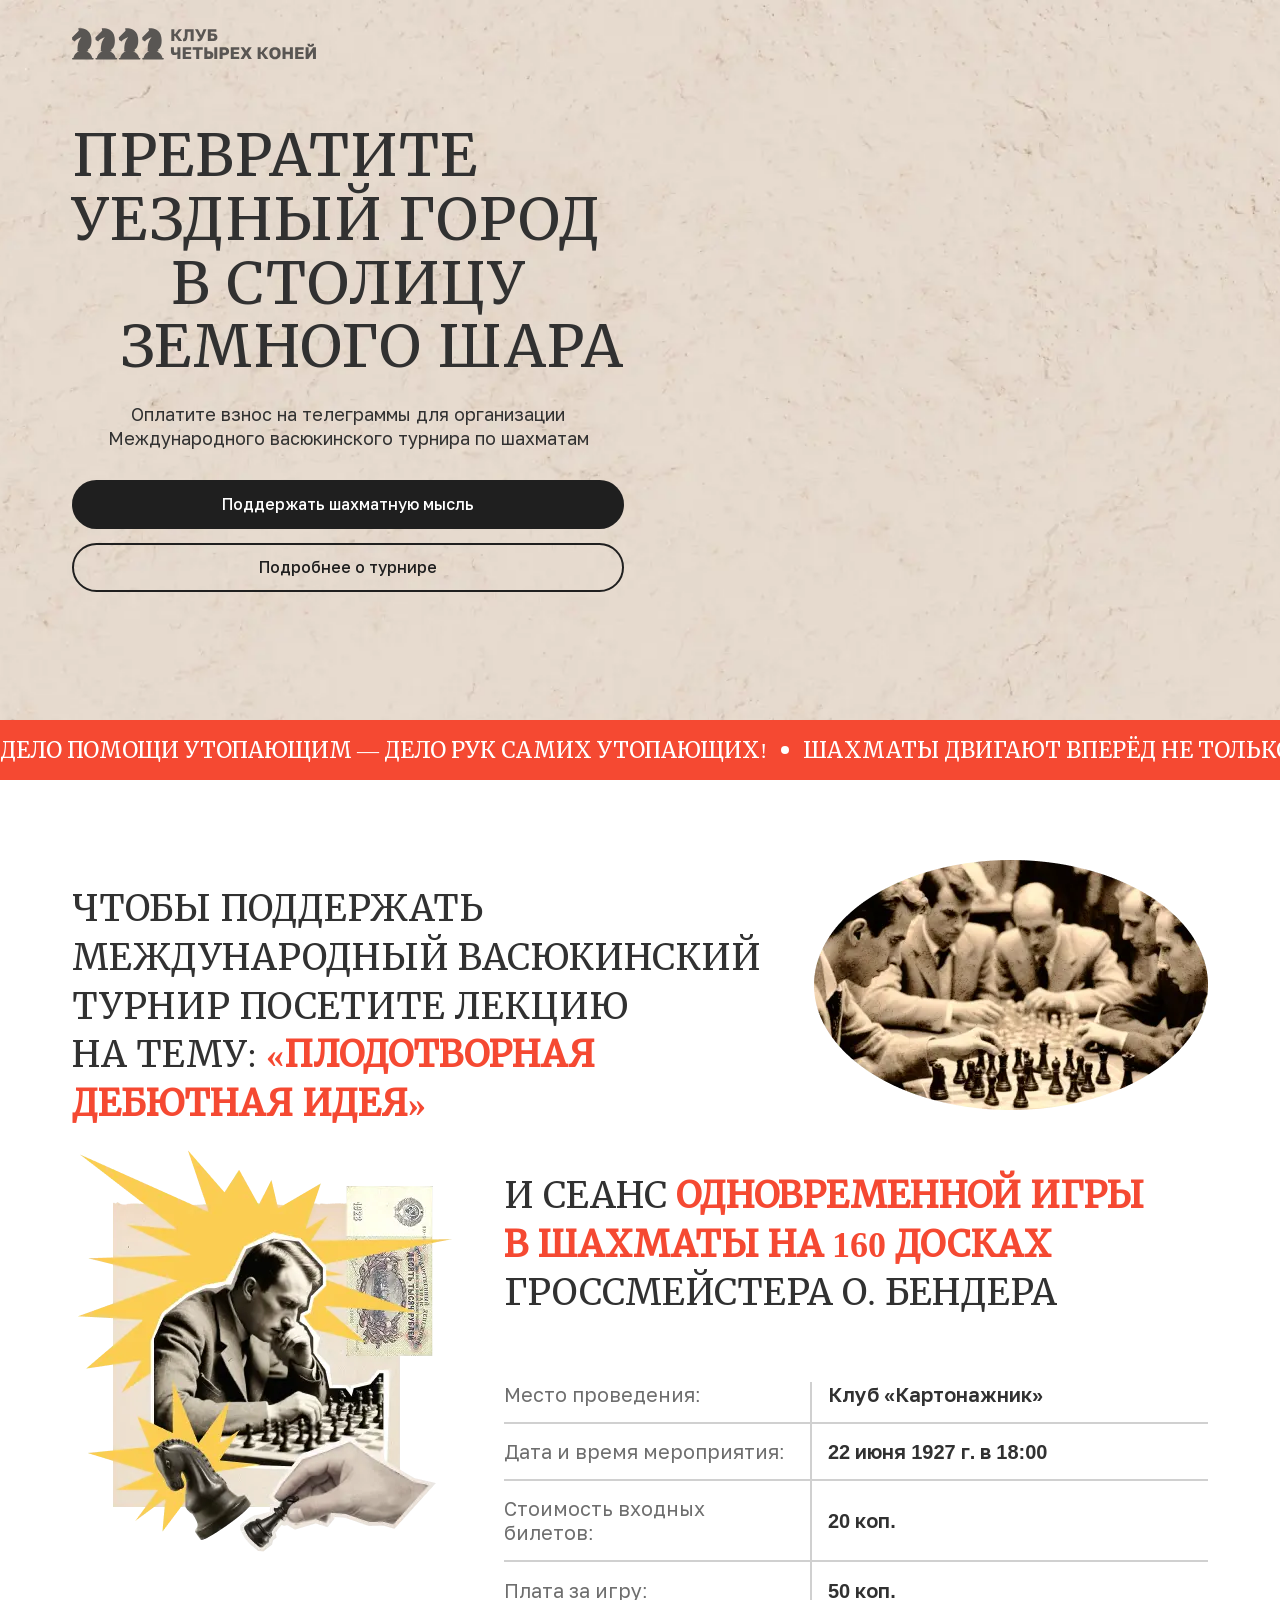
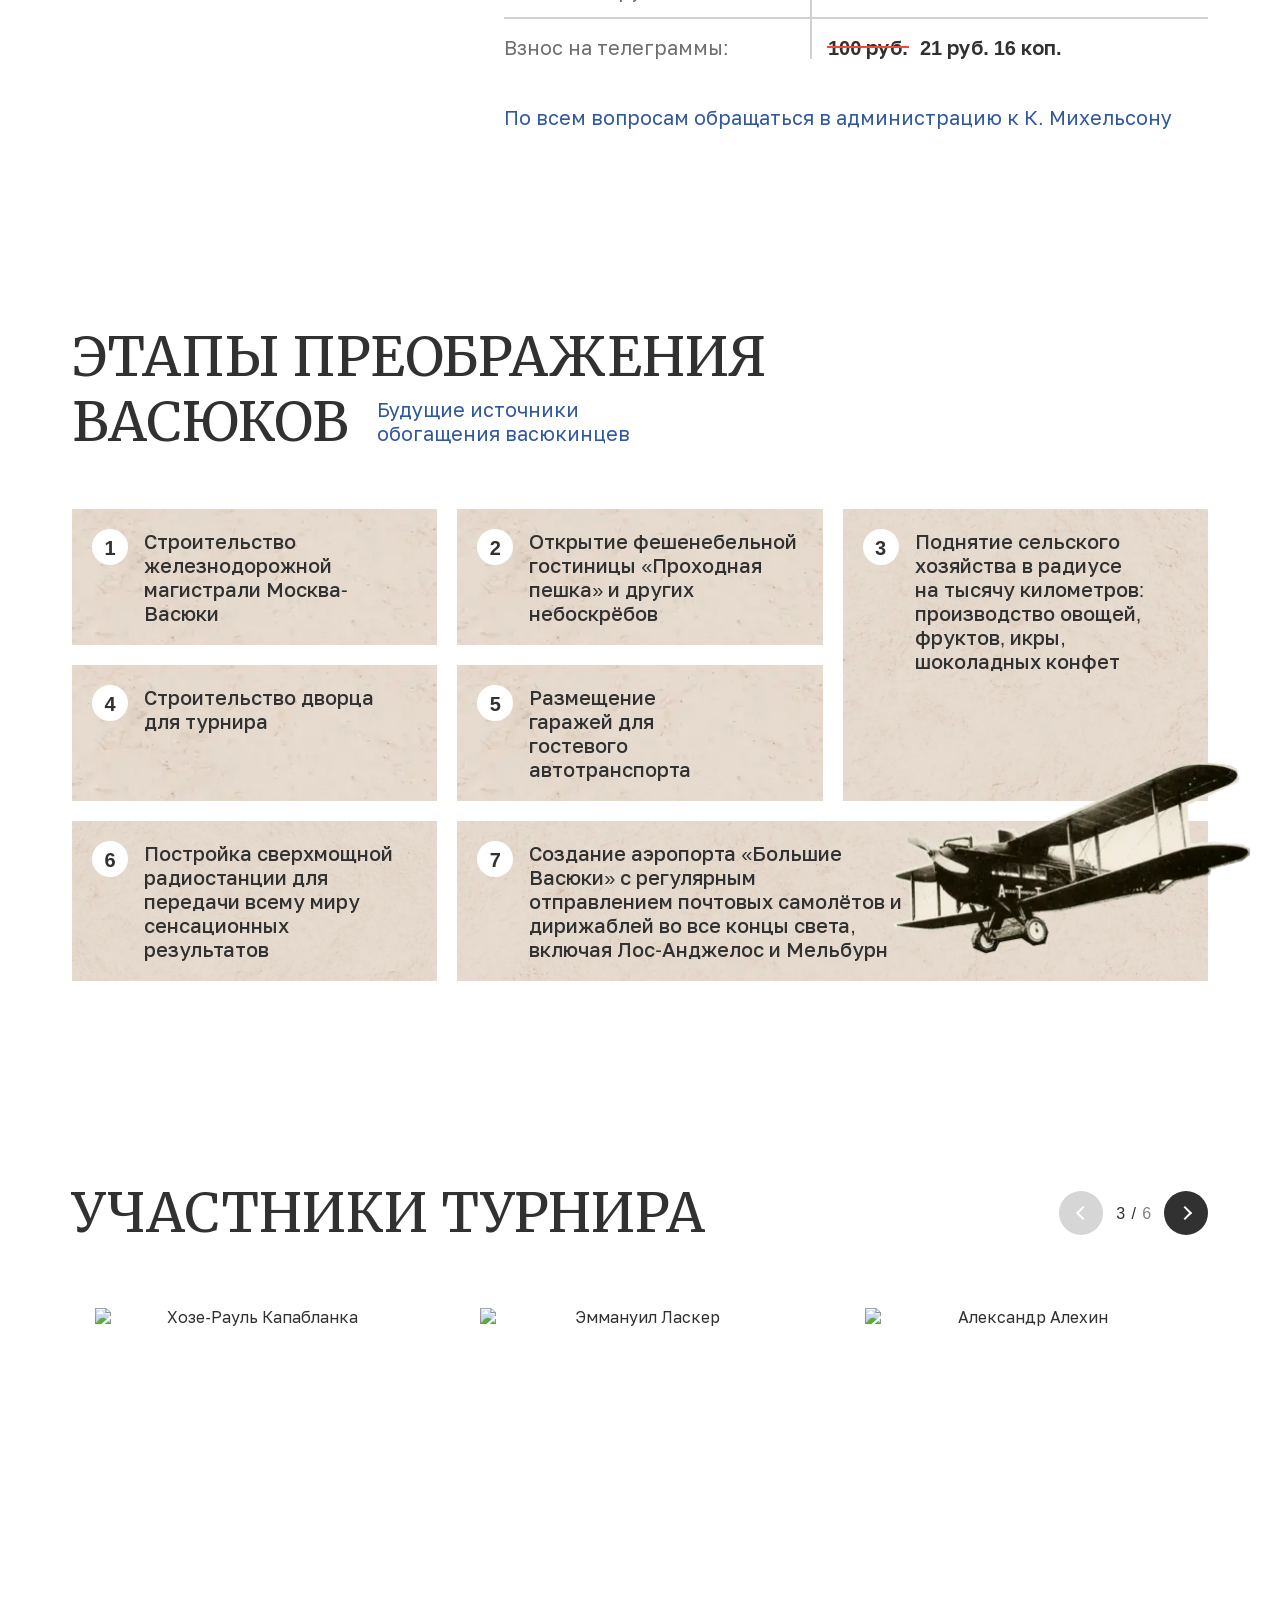
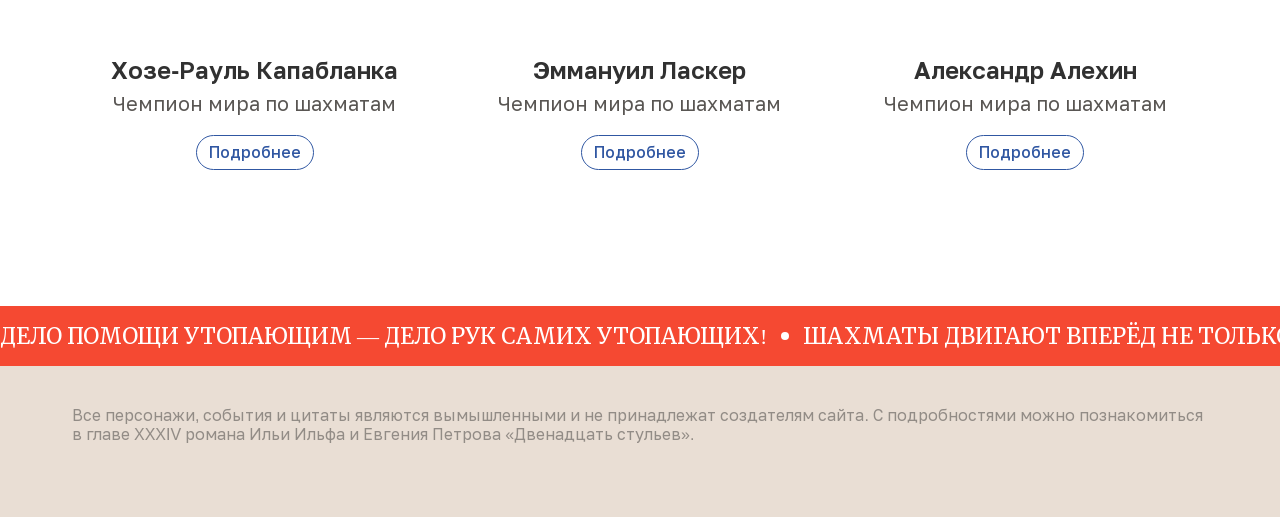
==== commit 87155418: "Add page scaling for narrow screens" ====
--- a/src/index.html
+++ b/src/index.html
@@ -154,7 +154,7 @@
 
                 <div class="event__content">
                   <h2 class="event__title" id="event-title">
-                    И сеанс <span class="event__title-accent">одновременной игры в шахматы на 160 досках</span>
+                    И сеанс <span class="event__title-accent">одновременной игры в&nbsp;шахматы на&nbsp;160 досках</span>
                     гроссмейстера О.&nbsp;Бендера
                   </h2>
 
@@ -189,7 +189,7 @@
                   </dl>
 
                   <p class="event__note">
-                    По всем вопросам обращаться в администрацию к К. Михельсону
+                    По всем вопросам обращаться в&nbsp;администрацию к К.&nbsp;Михельсону
                   </p>
                 </div>
               </div>
@@ -231,7 +231,7 @@
                       <div class="stages__item stages__item--3">
                         <span class="stages__number">3</span>
                         <p class="stages__text">
-                          Поднятие сельского хозяйства в радиусе на тысячу
+                          Поднятие сельского хозяйства в радиусе на&nbsp;тысячу
                           километров: производство овощей, фруктов, икры,
                           шоколадных конфет
                         </p>
@@ -242,7 +242,7 @@
                       <div class="stages__item stages__item--4">
                         <span class="stages__number">4</span>
                         <p class="stages__text">
-                          Строительство дворца для турнира
+                          Строительство дворца для&nbsp;турнира
                         </p>
                       </div>
 
@@ -478,9 +478,8 @@
           <div class="footer__body">
             <div class="footer__container container">
               <p class="footer__note">
-                Все персонажи, события и цитаты являются вымышленными и не
-                принадлежат создателям сайта. С подробностями можно
-                познакомиться в главе XXXIV романа Ильи Ильфа и Евгения Петрова
+                Все персонажи, события и цитаты являются вымышленными и&nbsp;не&nbsp;принадлежат 
+                создателям сайта. С подробностями можно познакомиться в главе XXXIV романа Ильи Ильфа и Евгения Петрова
                 «Двенадцать стульев».
               </p>
             </div>
--- a/src/styles/main.css
+++ b/src/styles/main.css
@@ -16,4 +16,5 @@
 @import url("./blocks/slider-controls.css");
 @import url("./blocks/stages.css");
 @import url("./blocks/participants.css");
+@import url("./blocks/participant-card.css");
 @import url("./blocks/footer.css");
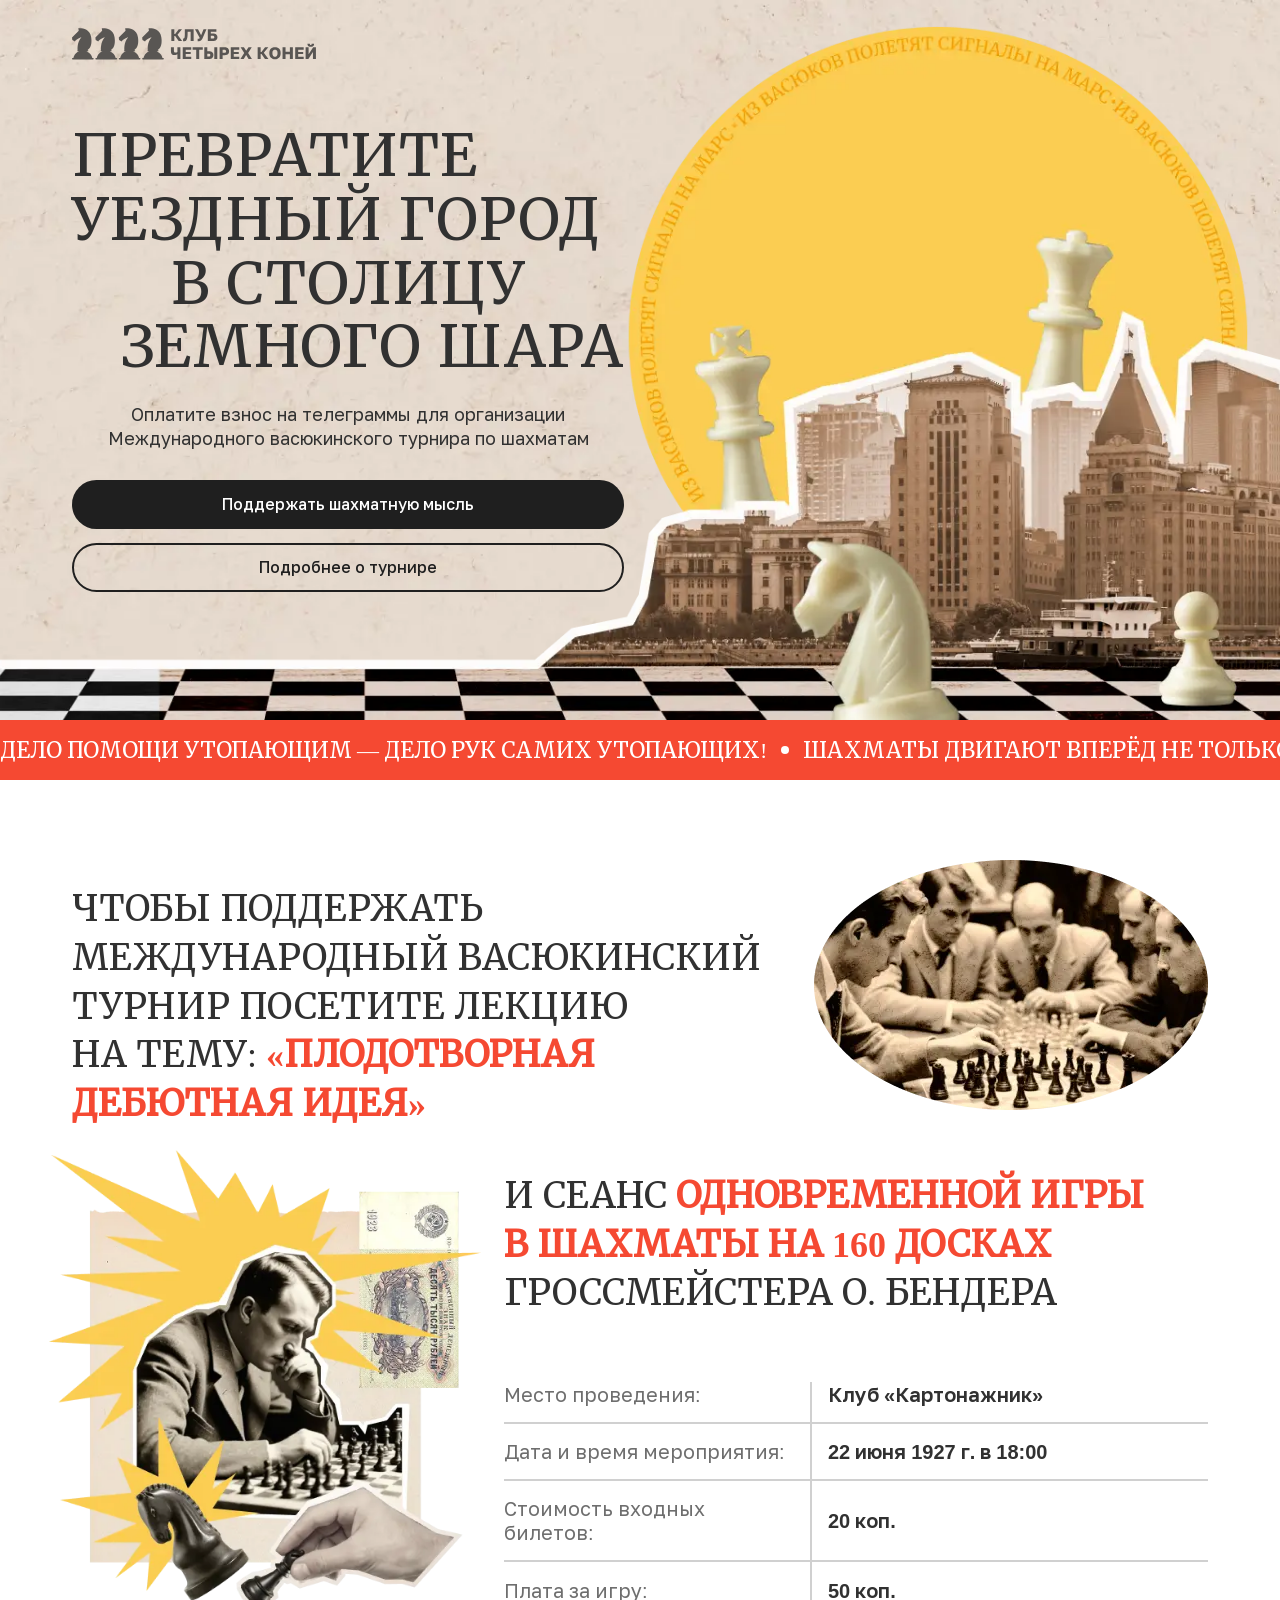
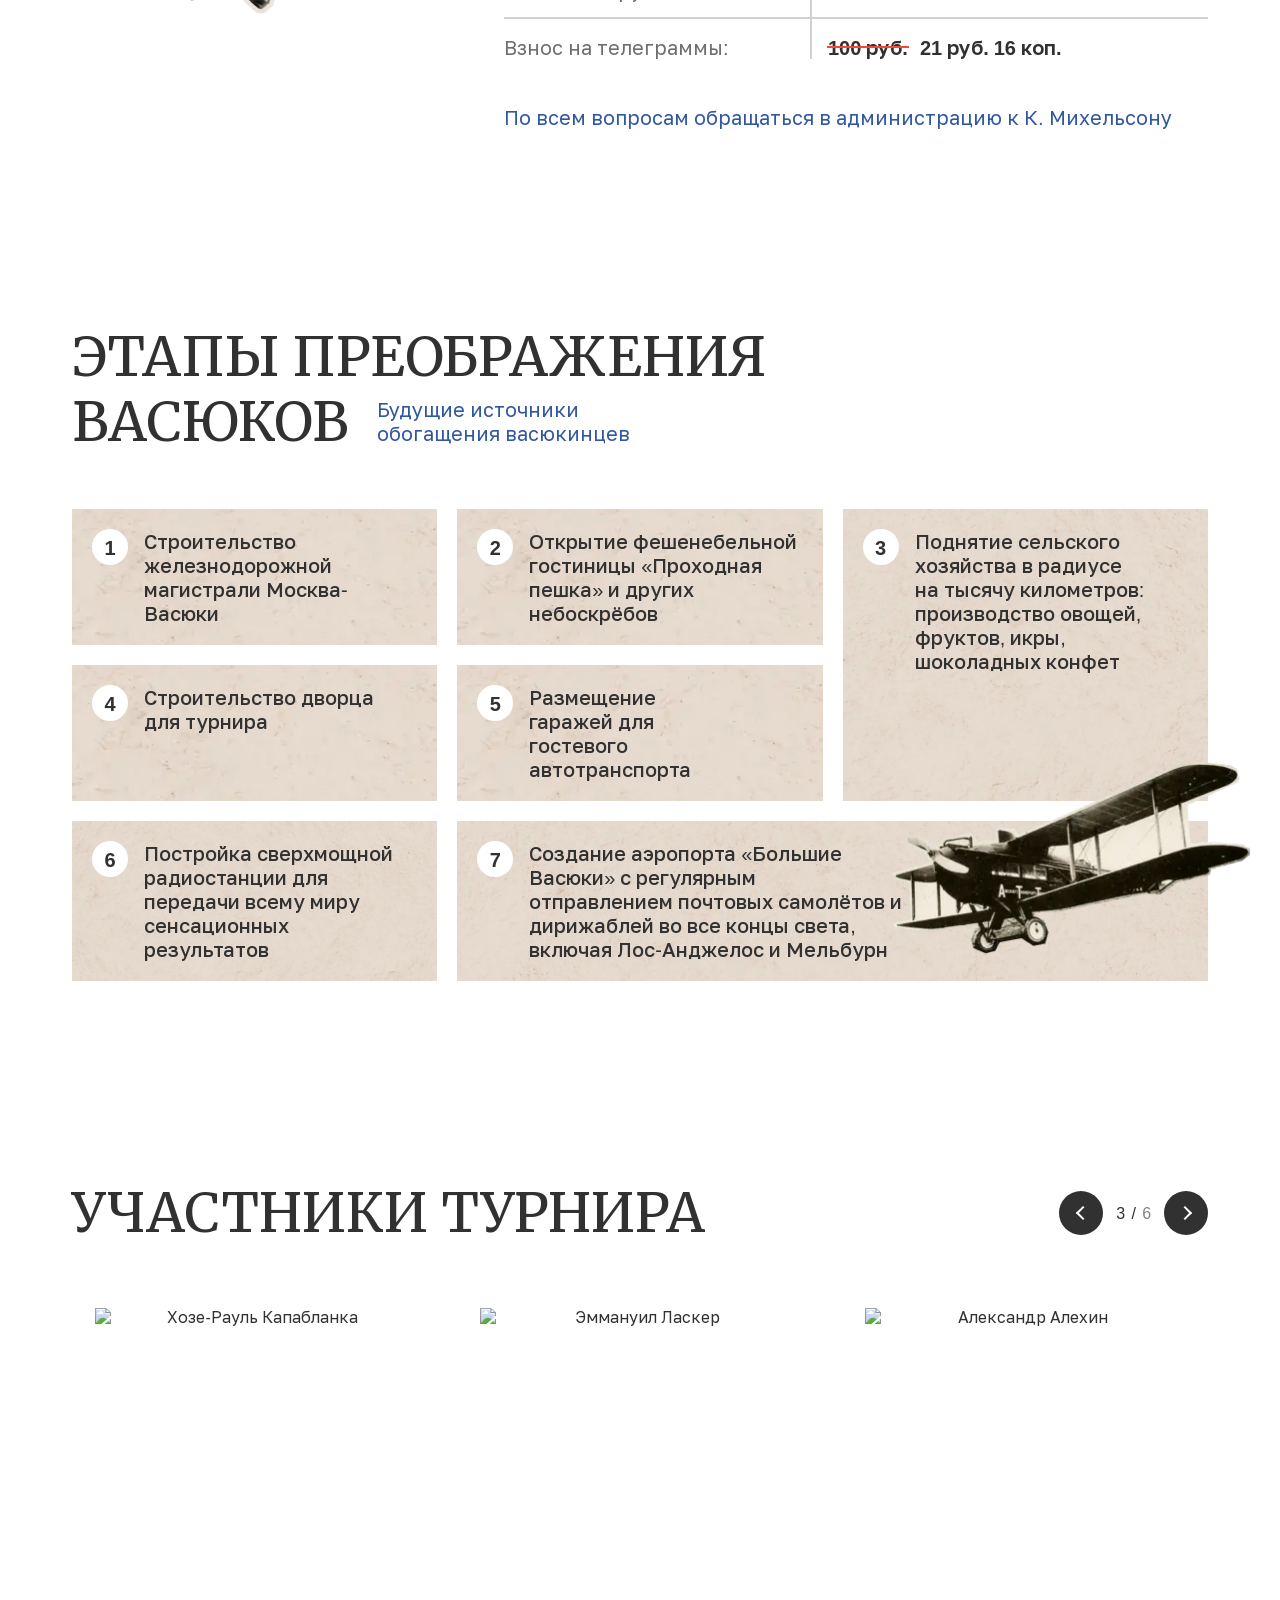
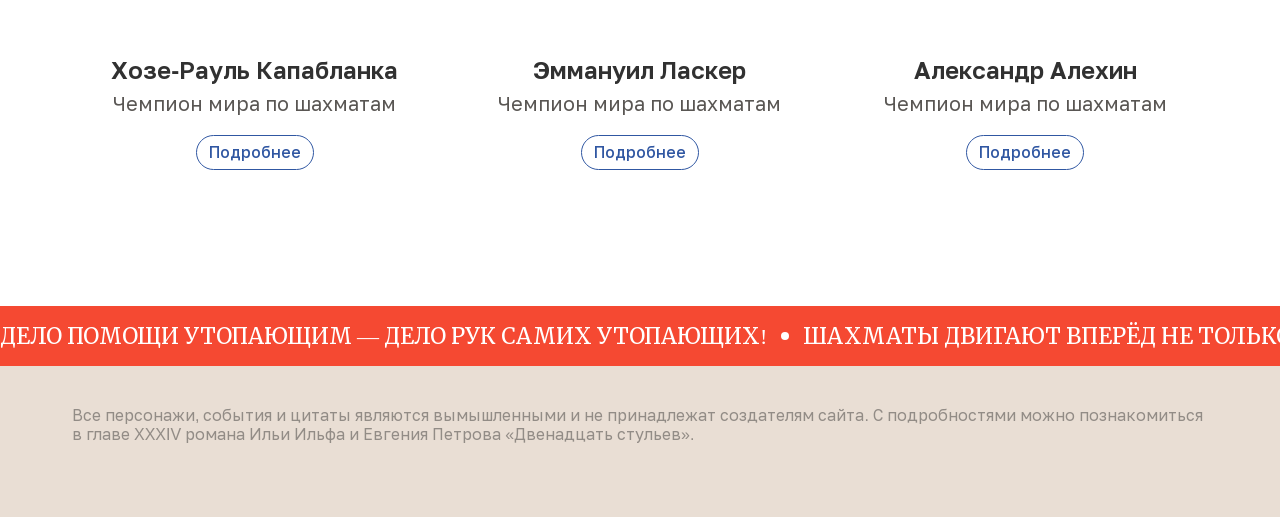
==== commit af333f10: "Refactor running line rendering" ====
--- a/src/index.html
+++ b/src/index.html
@@ -58,6 +58,7 @@
 
           <div
             class="running-line running-line--hero"
+            data-running-line-source
             aria-label="Информационная строка"
           >
             <div class="running-line__viewport">
@@ -438,42 +439,9 @@
         <footer class="footer">
           <div
             class="running-line running-line--footer"
+            data-running-line-target
             aria-label="Информационная строка"
-          >
-            <div class="running-line__viewport">
-              <div class="running-line__track">
-                <p class="running-line__content">
-                  <span class="running-line__text">
-                    Дело помощи утопающим — дело рук самих утопающих!
-                  </span>
-                  <span class="running-line__separator" aria-hidden="true"></span>
-                  <span class="running-line__text">
-                    Шахматы двигают вперёд не только культуру, но и экономику!
-                  </span>
-                  <span class="running-line__separator" aria-hidden="true"></span>
-                  <span class="running-line__text">
-                    Лёд тронулся, господа присяжные заседатели!
-                  </span>
-                  <span class="running-line__separator" aria-hidden="true"></span>
-                </p>
-
-                <p class="running-line__content" aria-hidden="true">
-                  <span class="running-line__text">
-                    Дело помощи утопающим — дело рук самих утопающих!
-                  </span>
-                  <span class="running-line__separator" aria-hidden="true"></span>
-                  <span class="running-line__text">
-                    Шахматы двигают вперёд не только культуру, но и экономику!
-                  </span>
-                  <span class="running-line__separator" aria-hidden="true"></span>
-                  <span class="running-line__text">
-                    Лёд тронулся, господа присяжные заседатели!
-                  </span>
-                  <span class="running-line__separator" aria-hidden="true"></span>
-                </p>
-              </div>
-            </div>
-          </div>
+          ></div>
 
           <div class="footer__body">
             <div class="footer__container container">
@@ -487,6 +455,7 @@
         </footer>
       </div>
     </div>
+
     <script type="module" src="./scripts/main.js"></script>
   </body>
 </html>
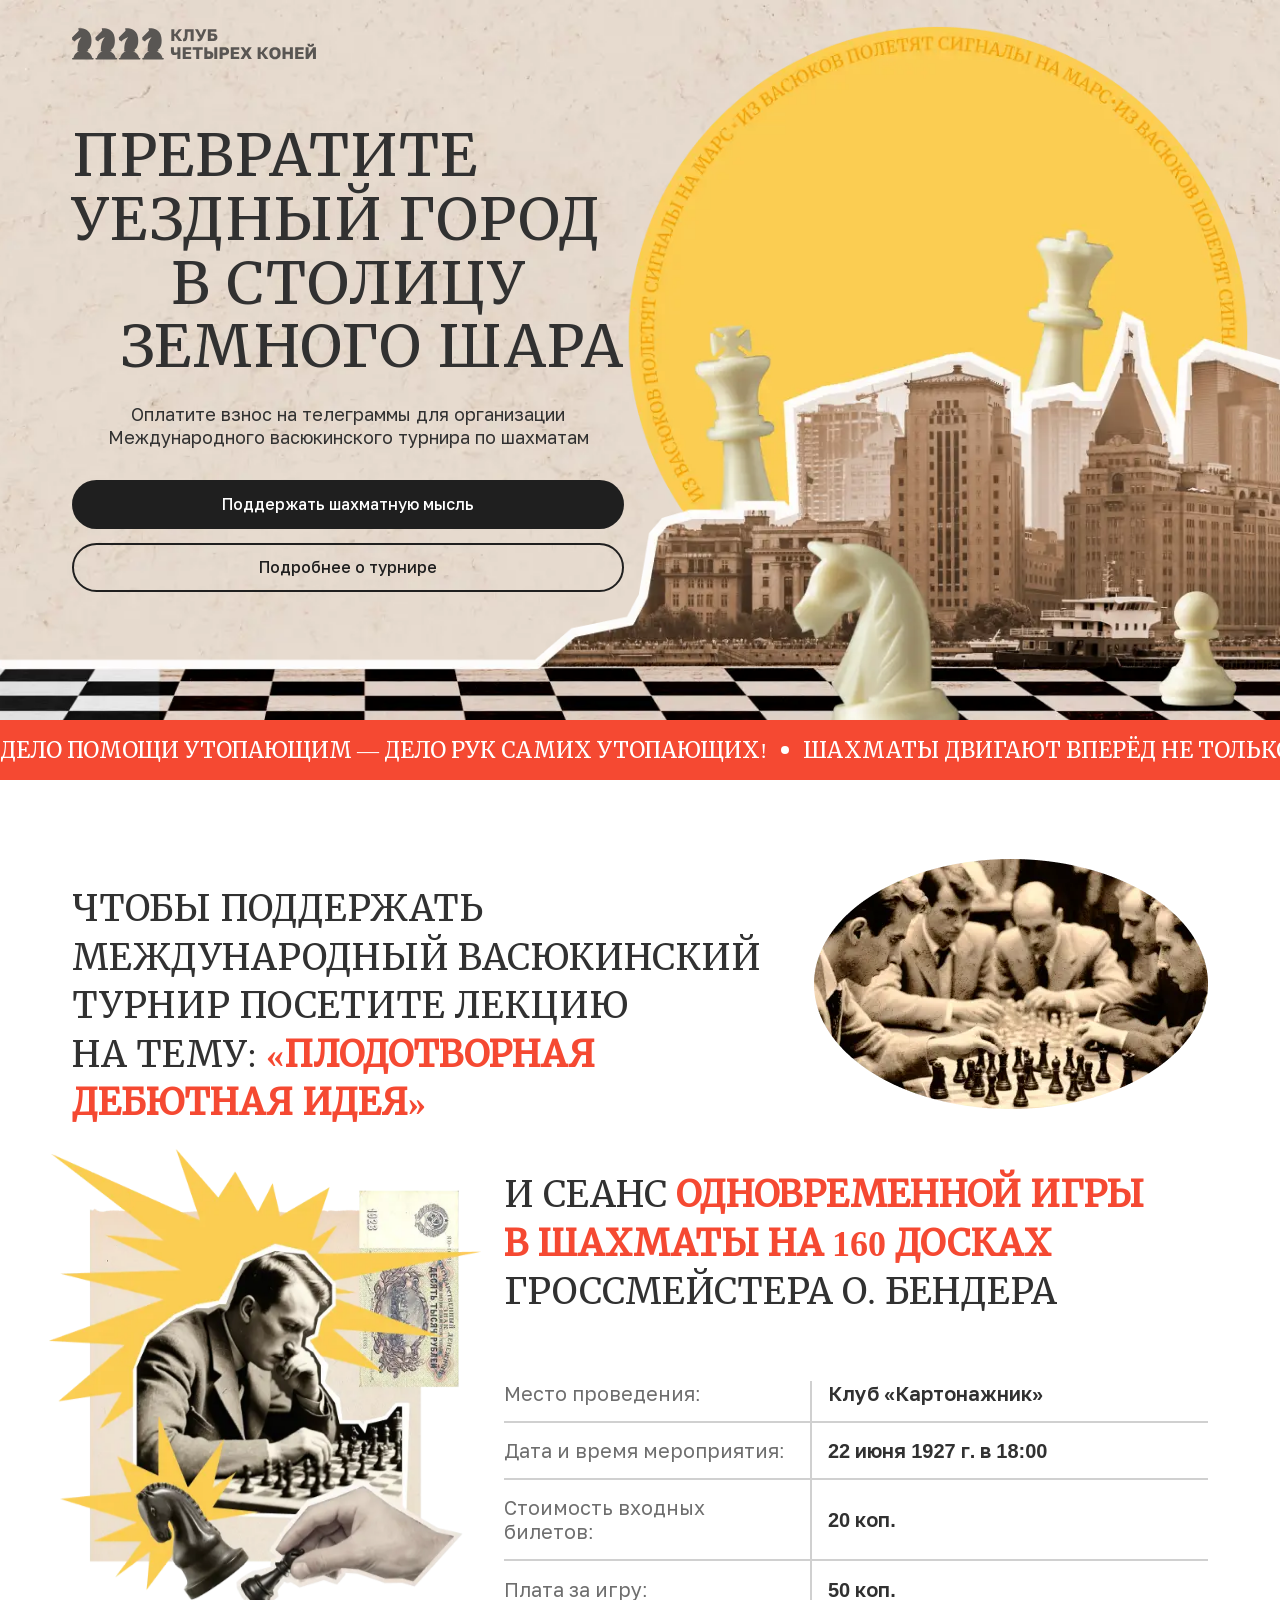
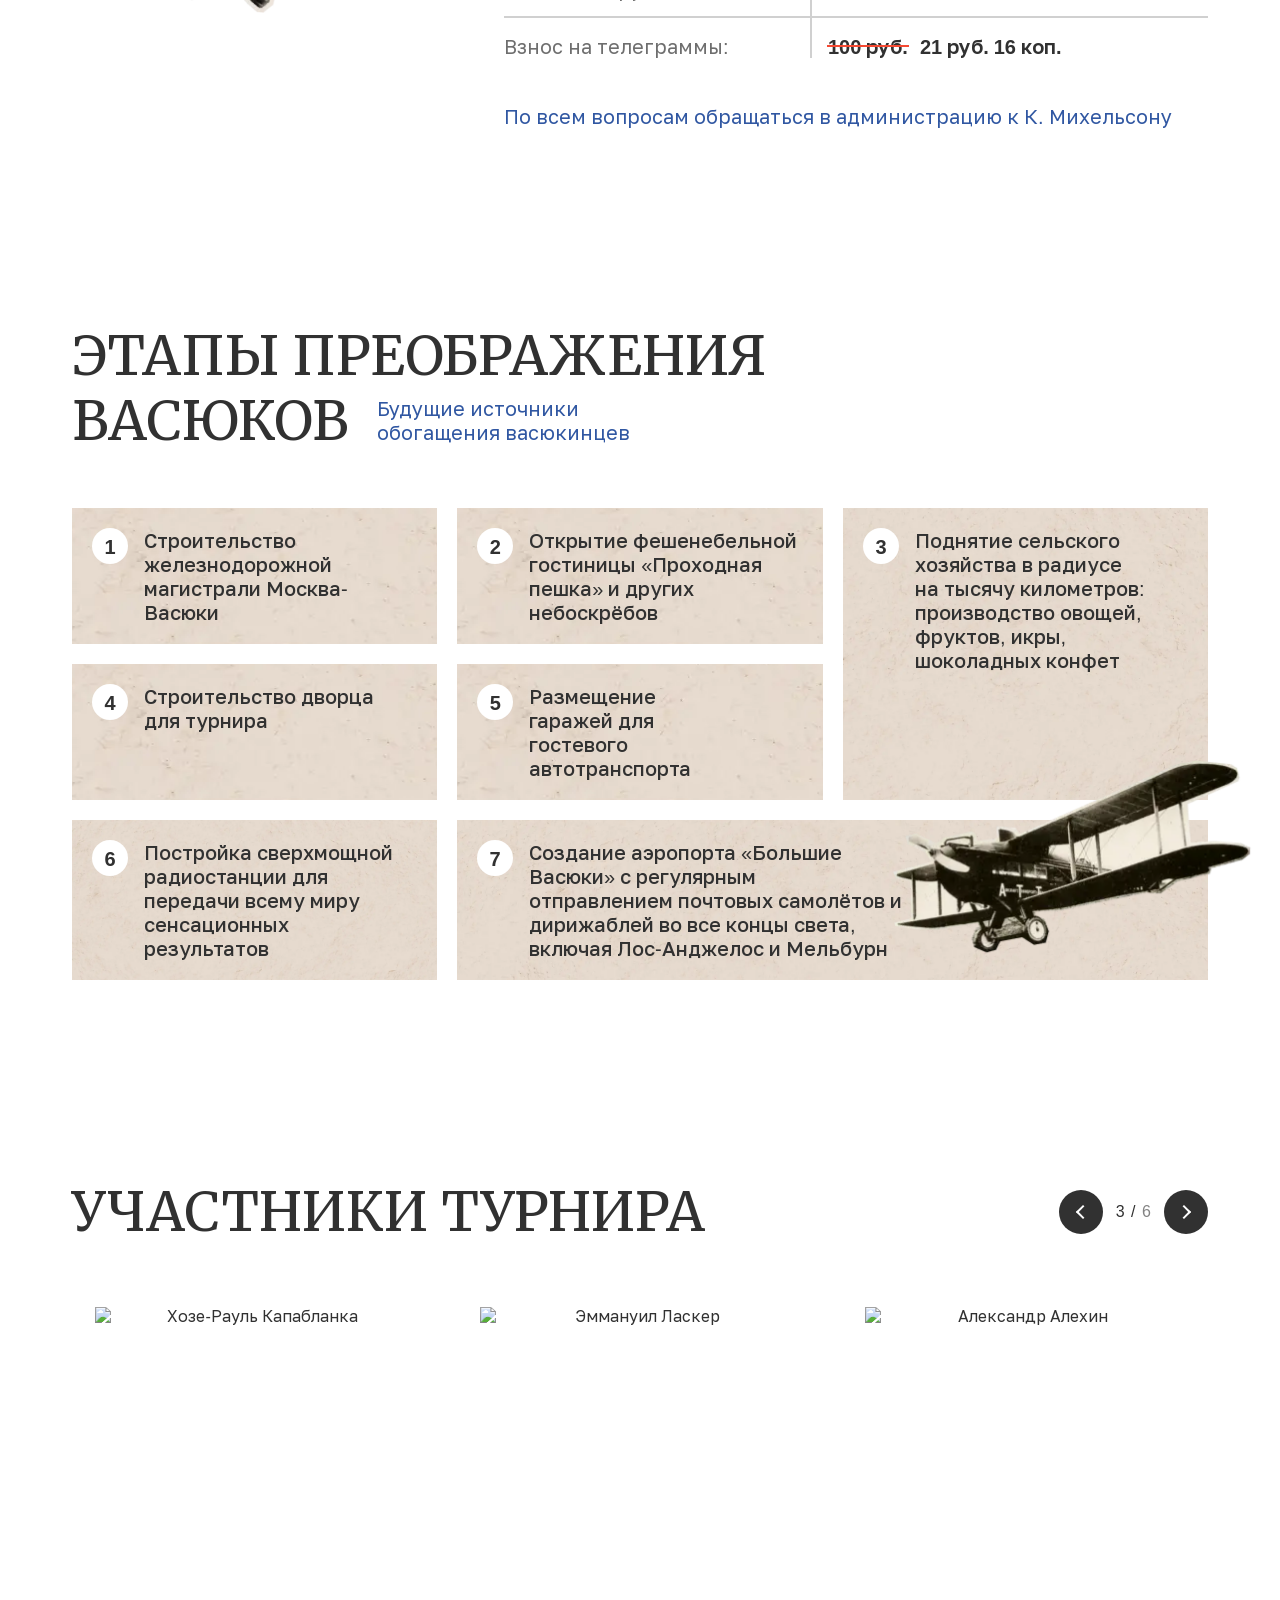
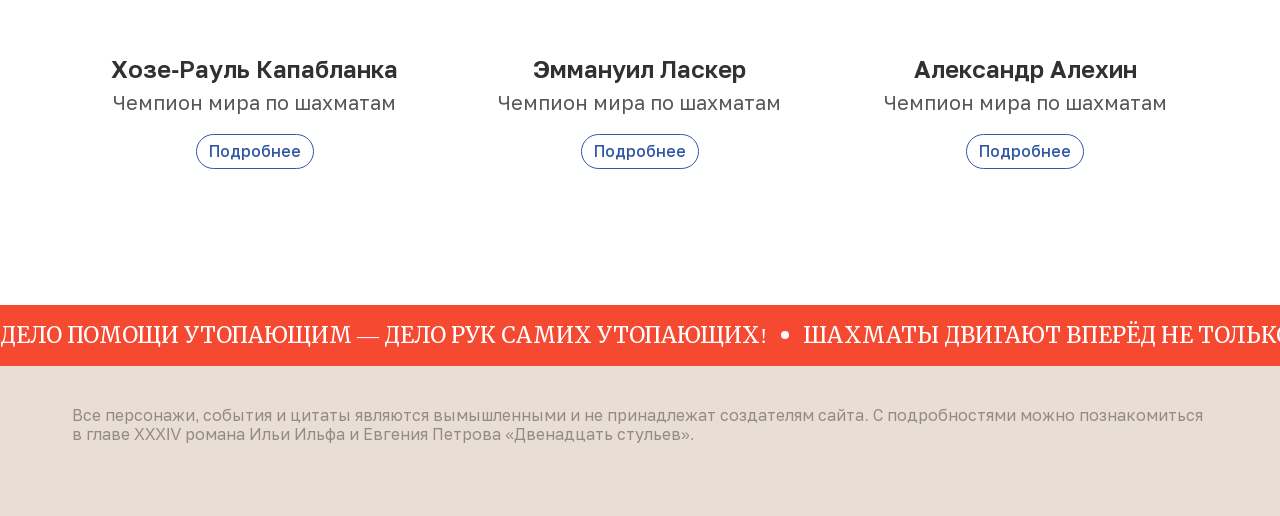
==== commit 46f0fee2: "Refine section typography and spacing system" ====
--- a/src/index.html
+++ b/src/index.html
@@ -189,7 +189,7 @@
                     </div>
                   </dl>
 
-                  <p class="event__note">
+                  <p class="event__note section-note">
                     По всем вопросам обращаться в&nbsp;администрацию к К.&nbsp;Михельсону
                   </p>
                 </div>
@@ -200,9 +200,9 @@
           <section class="stages" aria-labelledby="stages-title">
             <div class="stages__container container">
               <div class="stages__header">
-                <h2 class="stages__title" id="stages-title">
+                <h2 class="stages__title section-title" id="stages-title">
                   Этапы преображения Васюков
-                  <span class="stages__title-note">
+                  <span class="stages__title-note section-note">
                     Будущие источники обогащения васюкинцев
                   </span>
                 </h2>
@@ -309,7 +309,7 @@
           <section class="participants" aria-labelledby="participants-title">
             <div class="participants__container container">
               <div class="participants__top">
-                <h2 class="participants__title" id="participants-title">
+                <h2 class="participants__title section-title" id="participants-title">
                   Участники турнира
                 </h2>
               </div>
--- a/src/styles/main.css
+++ b/src/styles/main.css
@@ -5,6 +5,7 @@
 @import url("./base/typography.css");
 
 @import url("./utils/container.css");
+@import url("./utils/reveal.css");
 @import url("./utils/visually-hidden.css");
 
 @import url("./blocks/page.css");
